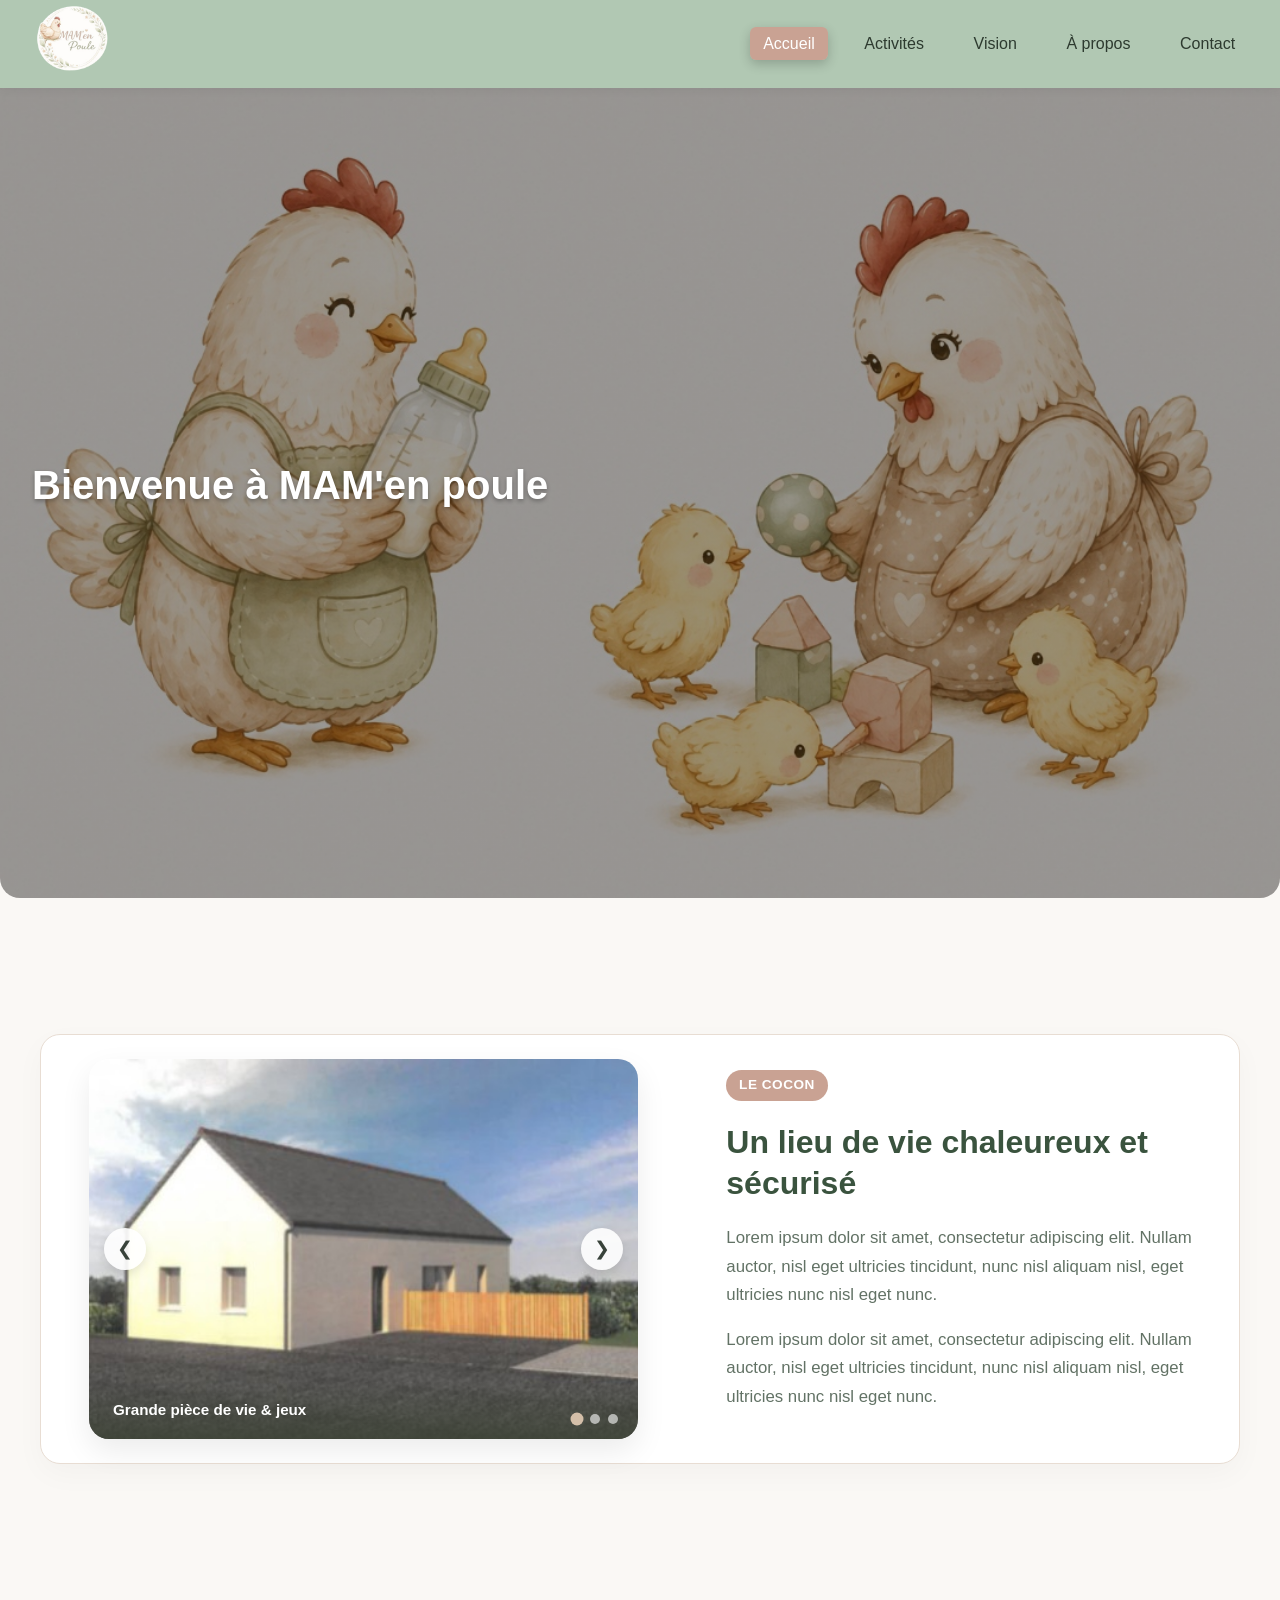
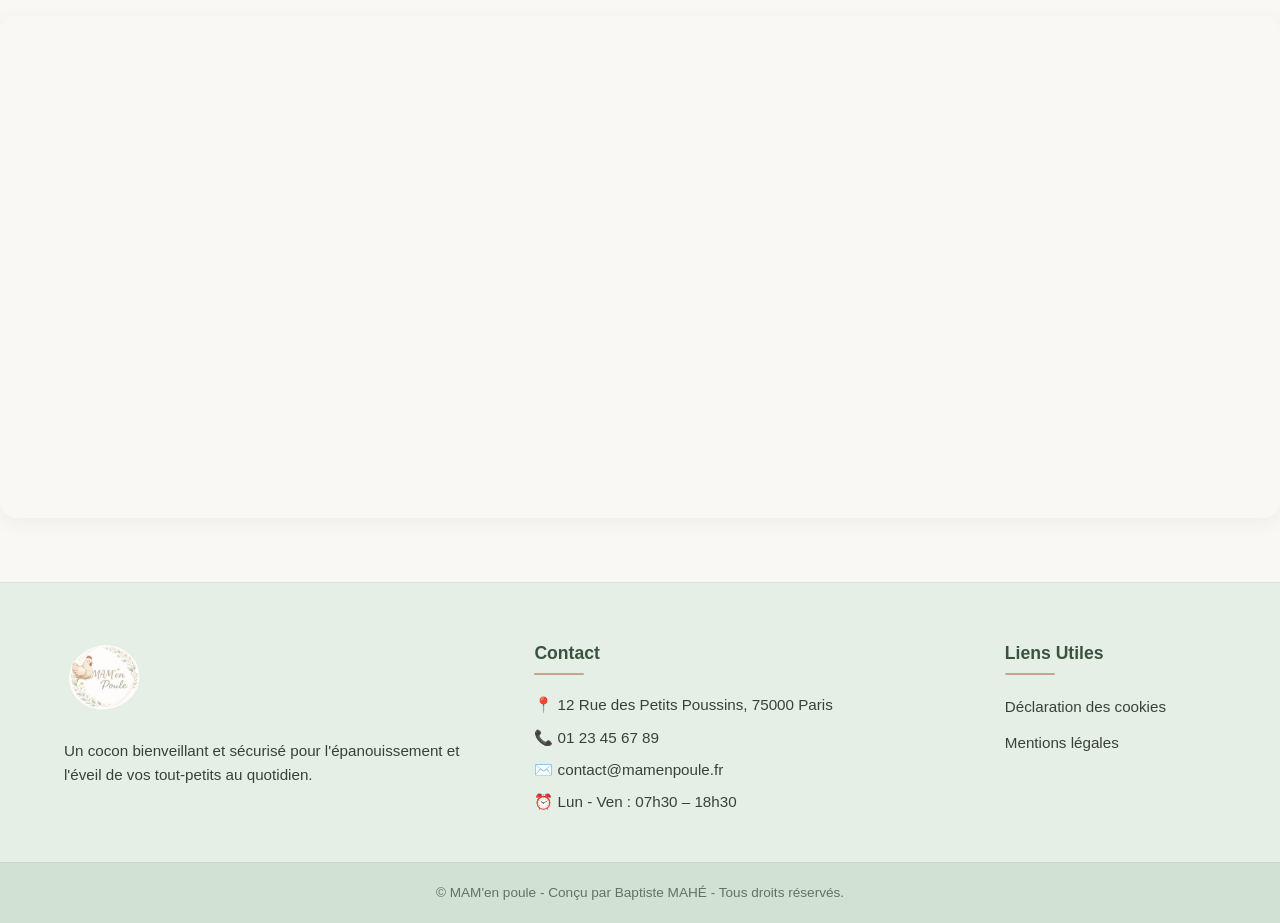
==== index.html @ 045dfb54 "Version initiale" ====
<!DOCTYPE html>
<html lang="fr">
<head>
    <meta charset="UTF-8">
    <meta name="viewport" content="width=device-width, initial-scale=1.0">
    <title>MAM'en poule</title>
    <link rel="stylesheet" href="style.css">
</head>
<body>

    <header class="navbar">
        <a href="index.html" class="logo"><img src="images/logo.png" alt="Logo MAM'en poule"></a>
        
        <nav>
            <ul class="nav-links">
                <li><a href="index.html" class="active">Accueil</a></li>
                <li><a href="activites.html">Activités</a></li>
                <li><a href="vision.html">Vision</a></li>
                <li><a href="a-propos.html">À propos</a></li>
                <li><a href="contact.html">Contact</a></li>
            </ul>
        </nav>
    </header>

    <main class="welcome">
        <h1>Bienvenue à MAM'en <span>poule</span></h1>
        <!--<p>Découvrez nos services, notre histoire et notre savoir-faire à travers les différents onglets de notre site.</p>
        <a href="#" class="btn-cta">En savoir plus</a>-->
    </main>

    <!-- SECTION PRÉSENTATION DU LIEU (AVEC CARROUSEL) -->
    <section class="lieu-section">
        <div class="content-container lieu-wrapper">
            
            <!-- Carrousel d'images dynamique -->
            <div class="lieu-carousel-container">
                
                <!-- Badge flottant 
                <div class="lieu-badge-floating">
                    <span>🏠 120 m²</span>
                    <p>dédiés à l'épanouissement</p>
                </div> -->

                <div class="carousel">
                    <!-- Slides (Images) -->
                    <div class="carousel-track">
                        <div class="carousel-slide active">
                            <img src="images/Maison1.jpg" alt="Grande pièce de vie lumineuse">
                            <span class="slide-caption">Grande pièce de vie & jeux</span>
                        </div>
                        <div class="carousel-slide">
                            <img src="images/Maison2.jpg" alt="Espace extérieur et jardin">
                            <span class="slide-caption">Jardin clos & sécurisé</span>
                        </div>
                        <div class="carousel-slide">
                            <img src="images/Maison3.jpg" alt="Dortoir apaisant pour la sieste">
                            <span class="slide-caption">Chambres & dortoirs paisibles</span>
                        </div>
                    </div>

                    <!-- Boutons de navigation (Flèches) -->
                    <button class="carousel-btn prev-btn" aria-label="Image précédente">&#10094;</button>
                    <button class="carousel-btn next-btn" aria-label="Image suivante">&#10095;</button>

                    <!-- Puces de navigation (Dots) -->
                    <div class="carousel-dots">
                        <span class="dot active"></span>
                        <span class="dot"></span>
                        <span class="dot"></span>
                    </div>
                </div>
            </div>

            <!-- Texte de présentation -->
            <div class="lieu-text">
                <span class="z-badge">Le Cocon</span>
                <h2>Un lieu de vie chaleureux et sécurisé</h2>
                <p>Lorem ipsum dolor sit amet, consectetur adipiscing elit. Nullam auctor, nisl eget ultricies tincidunt, nunc nisl aliquam nisl, eget ultricies nunc nisl eget nunc.</p>
                <p>Lorem ipsum dolor sit amet, consectetur adipiscing elit. Nullam auctor, nisl eget ultricies tincidunt, nunc nisl aliquam nisl, eget ultricies nunc nisl eget nunc.</p>
            </div>

        </div>
    </section>

    <div class="map-container">
        <iframe 
            src="https://www.google.com/maps/embed?pb=!1m18!1m12!1m3!1d492.7381638747603!2d-0.593377837181375!3d47.31302298632021!2m3!1f0!2f0!3f0!3m2!1i1024!2i768!4f13.1!3m3!1m2!1s0x4807d2410b4625e7%3A0x964f4c370f1521b7!2sRue%20de%20Bel%20air%2C%2049750%20Beaulieu-sur-Layon%2C%20France!5e1!3m2!1sfr!2ses!4v1784934701548!5m2!1sfr!2ses" 
            width="600" 
            height="450" 
            style="border:0;" 
            allowfullscreen="" 
            loading="lazy" 
            referrerpolicy="strict-origin-when-cross-origin">
        </iframe>
    </div>

    <footer class="site-footer">
        <div class="footer-container">

            <div class="footer-col">
                <a href="index.html" class="logo footer-logo"><img src="images/logo.png" alt="Logo MAM'en poule"></a>
                <p>Un cocon bienveillant et sécurisé pour l'épanouissement et l'éveil de vos tout-petits au quotidien.</p>
            </div>

            <div class="footer-col">
                <h4>Contact</h4>
                <ul class="footer-contact">
                    <li>📍 12 Rue des Petits Poussins, 75000 Paris</li>
                    <li>📞 01 23 45 67 89</li>
                    <li>✉️ contact@mamenpoule.fr</li>
                    <li>⏰ Lun - Ven : 07h30 – 18h30</li>
                </ul>
            </div>

            <div class="footer-col">
                <h4>Liens Utiles</h4>
                <ul class="footer-links">
                    <li><a href=#>Déclaration des cookies</a></li>
                    <li><a href=#>Mentions légales</a></li>
                </ul>
            </div>

        </div>

        <div class="footer-bottom">
            <p>&copy; MAM'en poule - Conçu par Baptiste MAHÉ - Tous droits réservés.</p>
        </div>
    </footer>

    <script src="script.js"></script>

</body>
</html>
---- style.css ----
:root {
    --bg: #FAF8F5;
    --navbar-bg: #b1c8b3;
    --text-nav: #2D3A2F;
    --hover-bg: #D1E2D2;
    --header-bg: #E6EFE6;
    --text-header: #3A533E;
    --footer-bg: #E6EFE6;
    --copyright-bg: #D1E2D2;
    --text-color: #38423A;
    --text-hover: #9E826C;
    --text-muted: #627265;
    --title-color: #3A533E;
    --accent-color: #D4BFA9;
    --habillage-color: #E8DDD3;
    --badge-bg: #C9A293;
    --badge-text: #FFFFFF;

}

* {
    margin: 0;
    padding: 0;
    box-sizing: border-box;
    font-family: 'Segoe UI', Tahoma, Geneva, Verdana, sans-serif;
}

body {
    background-color: var(--bg);
    color: var(--text-color);
    line-height: 1.6;
}

/* --- NAVIGATION BAR --- */
.navbar {
    background-color: var(--navbar-bg);
    display: flex;
    justify-content: space-between;
    align-items: center;
    padding: 0rem 2rem;
    position: sticky;
    top: 0;
    box-shadow: 0 2px 10px rgba(0, 0, 0, 0.05);
    z-index: 1000;
}

.logo img {
    height: 80px;
}

.nav-links {
    display: flex;
    list-style: none;
    gap: 1.5rem;
}

.nav-links a {
    color: var(--text-nav);
    text-decoration: none;
    font-weight: 500;
    padding: 0.5rem 0.8rem;
    border-radius: 6px;
    transition: all 0.3s ease;
}

.nav-links a:hover {
    color: var(--text-hover);
    background-color: rgba(255, 255, 255, 0.5);
}

.nav-links a.active {
    color: #ffffff;
    background-color: var(--badge-bg);
    box-shadow: 0 4px 12px rgba(0, 0, 0, 0.2);
}

/* --- STYLES DU FOOTER --- */
.site-footer {
    background-color: var(--footer-bg);
    color: var(--text-color);
    padding-top: 3.5rem;
    margin-top: 4rem;
    border-top: 1px solid rgba(0, 0, 0, 0.05);
}

.footer-container {
    max-width: 1200px;
    margin: 0 auto;
    padding: 0 1.5rem 3rem 1.5rem;
    display: grid;
    grid-template-columns: 2fr 2fr 1fr;
    gap: 3rem;
}

.footer-col h4 {
    color: var(--title-color);
    font-size: 1.1rem;
    margin-bottom: 1.2rem;
    position: relative;
}

.footer-col h4::after {
    content: '';
    display: block;
    width: 50px;
    height: 2px;
    background-color: var(--badge-bg);
    margin-top: 0.4rem;
    border-radius: 2px;
}

.footer-logo {
    display: inline-block;
    margin-bottom: 0.8rem;
}

.footer-col p {
    font-size: 0.95rem;
    line-height: 1.6;
}

/* Listes du footer */
.footer-links,
.footer-contact {
    list-style: none;
    padding: 0;
    margin: 0;
    display: flex;
    flex-direction: column;
    gap: 0.6rem;
}

.footer-links a {
    color: var(--text-color);
    text-decoration: none;
    font-size: 0.95rem;
    transition: color 0.2s ease, padding-left 0.2s ease;
}

.footer-links a:hover {
    color: var(--text-hover);
    padding-left: 4px;
}

.footer-contact li {
    font-size: 0.95rem;
    color: var(--text-color);
    line-height: 1.5;
}

/* Bandeau copyright tout en bas */
.footer-bottom {
    background-color: var(--copyright-bg);
    text-align: center;
    padding: 1.2rem 1.5rem;
    font-size: 0.85rem;
    color: var(--text-muted);
    border-top: 1px solid rgba(0, 0, 0, 0.05);
}

/* --- CONTENU DE LA PAGE D'ACCUEIL --- */
.welcome {
    display: flex;
    flex-direction: column;
    align-items: left;
    justify-content: center;
    text-align: left;
    min-height: 90vh;
    padding: 2rem;
    color: #ffffff;
    background: linear-gradient(rgba(0, 0, 0, 0.4), rgba(0, 0, 0, 0.4)), url('images/BackgroundAccueil.jpg');
    background-size: cover;
    background-position: center;
    background-repeat: no-repeat;
    border-radius : 0px 0px 20px 20px;
}

.welcome h1 {
    font-size: 2.5rem;
    margin-bottom: 1rem;
    text-shadow: 0 2px 4px rgba(0, 0, 0, 0.3);
}

.welcome p {
    font-size: 1.2rem;
    max-width: 600px;
    margin-bottom: 2rem;
    color: #f1f5f9;
    text-shadow: 0 1px 3px rgba(0, 0, 0, 0.3);
}

.btn-cta {
    display: inline-block;
    background-color: var(--badge-bg);
    color: var(--badge-text);
    padding: 0.9rem 2rem;
    text-decoration: none;
    border-radius: 8px;
    font-weight: bold;
    font-size: 1rem;
    transition: 0.3s ease, transform 0.2s ease;
    box-shadow: 0 4px 6px rgba(0, 0, 0, 0.15);
}

.btn-cta:hover {
    background-color: var(--badge-bg);
    transform: translateY(-2px);
}

/* --- SECTION PRÉSENTATION DU LIEU (CARROUSEL) --- */
.lieu-section {
    padding: 5rem 0;
    background-color: var(--bg-light);
}

.lieu-wrapper {
    display: grid;
    background-color: #ffffff;
    grid-template-columns: 1.1fr 0.9fr;
    gap: 4rem;
    align-items: center;
    border-radius: 20px;
    box-shadow: 0 10px 30px rgba(0, 0, 0, 0.03);
    border: 1px solid var(--habillage-color);
}

.lieu-carousel-container {
    position: relative;
    margin: 1.5rem;
}

.carousel {
    position: relative;
    border-radius: 20px;
    overflow: hidden;
    box-shadow: 0 12px 30px rgba(0, 0, 0, 0.08);
    height: 380px;
}

.carousel-track {
    position: relative;
    width: 100%;
    height: 100%;
}

.carousel-slide {
    position: absolute;
    top: 0;
    left: 0;
    width: 100%;
    height: 100%;
    opacity: 0;
    transition: opacity 0.5s ease-in-out;
}

.carousel-slide.active {
    opacity: 1;
    z-index: 1;
}

.carousel-slide img {
    width: 100%;
    height: 100%;
    object-fit: cover;
}

.slide-caption {
    position: absolute;
    bottom: 0;
    left: 0;
    right: 0;
    padding: 1rem 1.5rem;
    background: linear-gradient(transparent, rgba(60, 66, 53, 0.85));
    color: #ffffff;
    font-size: 0.95rem;
    font-weight: 600;
}

.carousel-btn {
    position: absolute;
    top: 50%;
    transform: translateY(-50%);
    background: rgba(255, 255, 255, 0.9);
    color: var(--text-color);
    border: none;
    width: 42px;
    height: 42px;
    border-radius: 50%;
    cursor: pointer;
    z-index: 2;
    font-size: 1.2rem;
    display: flex;
    align-items: center;
    justify-content: center;
    transition: 0.3s ease, transform 0.2s ease;
    box-shadow: 0 4px 10px rgba(0, 0, 0, 0.1);
}

.carousel-btn:hover {
    background: #ffffff;
    transform: translateY(-50%) scale(1.1);
}

.prev-btn {
    left: 15px;
}

.next-btn {
    right: 15px;
}

.carousel-dots {
    position: absolute;
    bottom: 15px;
    right: 20px;
    display: flex;
    gap: 8px;
    z-index: 2;
}

.dot {
    width: 10px;
    height: 10px;
    background: rgba(255, 255, 255, 0.6);
    border-radius: 50%;
    cursor: pointer;
    transition: 0.3s ease, transform 0.3s ease;
}

.dot.active {
    background: var(--accent-color);
    transform: scale(1.3);
}

.lieu-badge-floating {
    position: absolute;
    top: -15px;
    left: -15px;
    background: var(--badge-bg);
    color: #ffffff;
    padding: 0.8rem 1.2rem;
    border-radius: 14px;
    box-shadow: 0 6px 15px rgba(125, 133, 108, 0.3);
    z-index: 3;
}

.lieu-badge-floating span {
    font-weight: bold;
    font-size: 1.1rem;
    display: block;
}

.lieu-badge-floating p {
    font-size: 0.8rem;
    margin: 0;
    opacity: 0.9;
}

.lieu-text h2 {
    color: var(--title-color);
    font-size: 2rem;
    margin-top: 0.5rem;
    margin-bottom: 1.2rem;
    line-height: 1.3;
}

.lieu-text p {
    color: var(--text-muted);
    font-size: 1.05rem;
    line-height: 1.7;
    margin-bottom: 1rem;
}

/* --- CARTE GOOGLE MAPS --- */
.map-container {
    width: 100%;
    border-radius: 16px;
    overflow: hidden;
    box-shadow: 0 4px 20px rgba(0, 0, 0, 0.05);
    border: 1px solid var(--bg);
    margin-top: 1rem;
}

.map-container iframe {
    width: 100%;
    height: 500px;
    display: block;
}

/* PAGE HEADER */
.page-header {
    background: var(--header-bg);
    color: var(--text-header);
    text-align: center;
    padding: 3.5rem 1.5rem;
}

.page-header h1 {
    font-size: 2.5rem;
    margin-bottom: 0.75rem;
}

.page-header p {
    font-size: 1.15rem;
    max-width: 650px;
    margin: 0 auto;
}

/* PAGE ACTIVITÉS */
.content-container {
    max-width: 1200px;
    margin: 3.5rem auto;
    padding: 0 1.5rem;
}

.activites-grid {
    display: grid;
    grid-template-columns: repeat(2, 1fr);
    gap: 2.5rem;
}

.activity-card {
    background-color: #ffffff;
    border-radius: 16px;
    overflow: hidden;
    box-shadow: 0 4px 20px rgba(0, 0, 0, 0.04);
    border: 1px solid var(--habillage-color);
    display: flex;
    flex-direction: column;
    transition: transform 0.3s ease, box-shadow 0.3s ease;
}

.activity-card:hover {
    transform: translateY(-6px);
    box-shadow: 0 12px 28px rgba(0, 0, 0, 0.08);
}

.activity-image {
    width: 100%;
    height: 220px;
    overflow: hidden;
    background-color: var(--couleur-head-foot);
}

.activity-image img {
    width: 100%;
    height: 100%;
    object-fit: cover;
    transition: transform 0.5s ease;
}

.activity-card:hover .activity-image img {
    transform: scale(1.05);
}

.activity-content {
    padding: 1.8rem;
    display: flex;
    flex-direction: column;
    flex-grow: 1;
}

.activity-content h2 {
    color: var(--title-color);
    font-size: 1.35rem;
    margin-bottom: 0.8rem;
}

.activity-content p {
    color: var(--text-muted);
    font-size: 0.98rem;
    line-height: 1.65;
}

.icon {
    width: 30px;
    height: 30px;
    vertical-align: middle;
    margin-right: 0.5rem;
}

/* PAGE VISION */
.z-pattern-container {
    max-width: 1200px;
    margin: 2rem auto 5rem auto;
    padding: 0 1.5rem;
    display: flex;
    flex-direction: column;
    gap: 3.5rem;
}

.z-row {
    display: flex;
    align-items: center;
    gap: 3.5rem;
    background-color: #ffffff;
    padding: 2.5rem;
    border-radius: 20px;
    box-shadow: 0 10px 30px rgba(0, 0, 0, 0.03);
    border: 1px solid var(--habillage-color);
}

.z-row-reverse {
    flex-direction: row-reverse;
}

.z-image {
    flex: 1;
    height: 320px;
    border-radius: 14px;
    overflow: hidden;
    box-shadow: 0 6px 16px rgba(0, 0, 0, 0.06);
}

.z-image img {
    width: 100%;
    height: 100%;
    object-fit: cover;
    transition: transform 0.5s ease;
}

.z-row:hover .z-image img {
    transform: scale(1.04);
}

.z-text {
    flex: 1;
    display: flex;
    flex-direction: column;
    justify-content: center;
}

.z-badge {
    display: inline-block;
    align-self: flex-start;
    background-color: var(--badge-bg);
    color: var(--badge-text);
    font-size: 0.85rem;
    font-weight: 700;
    padding: 0.3rem 0.8rem;
    border-radius: 20px;
    text-transform: uppercase;
    letter-spacing: 0.5px;
    margin-bottom: 0.8rem;
}

.z-text h2 {
    color: var(--title-color);
    font-size: 1.75rem;
    margin-bottom: 1rem;
    line-height: 1.3;
}

.z-text p {
    color: var(--text-muted);
    font-size: 1.05rem;
    line-height: 1.7;
    margin-bottom: 0.8rem;
}

.z-text p:last-child {
    margin-bottom: 0;
}

/* STYLES PAGE À PROPOS */
.team-section {
    margin-bottom: 4rem;
}

.team-grid {
    display: grid;
    grid-template-columns: repeat(2, 1fr);
    gap: 2.5rem;
}

.team-card {
    background-color: #ffffff;
    border-radius: 16px;
    padding: 2rem;
    display: flex;
    align-items: center;
    gap: 1.5rem;
    box-shadow: 0 4px 20px rgba(0, 0, 0, 0.04);
    border: 1px solid var(--habillage-color);
    transition: transform 0.3s ease;
}

.team-card:hover {
    transform: translateY(-4px);
}

.team-avatar {
    width: 110px;
    height: 110px;
    min-width: 110px;
    border-radius: 50%;
    overflow: hidden;
    border: 3px solid var(--habillage-color);
}

.team-avatar img {
    width: 100%;
    height: 100%;
    object-fit: cover;
}

.team-info h2 {
    color: var(--title-color);
    font-size: 1.4rem;
    margin-bottom: 0.2rem;
}

.team-role {
    display: inline-block;
    color: var(--couleur-accent);
    font-weight: 600;
    font-size: 0.9rem;
    margin-bottom: 0.8rem;
}

.team-info p {
    color: var(--text-muted);
    font-size: 0.95rem;
    line-height: 1.5;
}

.about-extra {
    background: #ffffff;
    border-radius: 20px;
    padding: 3rem 2.5rem;
    border: 1px solid var(--habillage-color);
    box-shadow: 0 4px 15px rgba(0, 0, 0, 0.02);
}

.extra-content h2 {
    color: var(--title-color);
    font-size: 1.8rem;
    margin-bottom: 1.2rem;
    text-align: center;
}

.extra-content>p {
    color: var(--text-color);
    font-size: 1.05rem;
    line-height: 1.7;
    max-width: 900px;
    margin: 0 auto 1rem auto;
    text-align: center;
}

.extra-highlights {
    display: grid;
    grid-template-columns: repeat(3, 1fr);
    gap: 2rem;
    margin-top: 2.5rem;
    padding-top: 2rem;
    border-top: 1px solid var(--habillage-color);
}

.highlight-item {
    text-align: center;
}

.highlight-item span {
    font-size: 2.2rem;
    display: block;
    margin-bottom: 0.5rem;
}

.highlight-item p {
    color: var(--text-muted);
    font-size: 0.95rem;
    line-height: 1.5;
}

.highlight-item strong {
    color: var(--badge-bg);
}

/* STYLES PAGE CONTACT */
.contact-wrapper {
    display: grid;
    grid-template-columns: 1fr;
    gap: 3rem;
    align-items: start;
}

.contact-form-card {
    background-color: #ffffff;
    padding: 2.5rem;
    border-radius: 20px;
    box-shadow: 0 4px 20px rgba(0, 0, 0, 0.04);
    border: 1px solid var(--couleur-head-foot);
}

.contact-form-card h2 {
    color: var(--title-color);
    font-size: 1.6rem;
    margin-bottom: 1.5rem;
}

.contact-form {
    display: flex;
    flex-direction: column;
    gap: 1.2rem;
}

.form-row {
    display: grid;
    grid-template-columns: 1fr 1fr;
    gap: 1rem;
}

.form-group {
    display: flex;
    flex-direction: column;
    gap: 0.4rem;
}

.form-group label {
    font-weight: 600;
    color: var(--text-color);
    font-size: 0.9rem;
}

.form-group input,
.form-group textarea {
    width: 100%;
    padding: 0.8rem 1rem;
    border: 1px solid var(--accent-color);
    border-radius: 8px;
    font-size: 0.95rem;
    color: var(--text-color);
    background-color: var(--bg-light);
    transition: border-color 0.3s ease, box-shadow 0.3s ease;
}

.form-group input:focus,
.form-group textarea:focus {
    outline: none;
    border-color: var(--accent-color);
    background-color: var(--bg-light);
    box-shadow: 0 0 0 3px rgba(125, 133, 108, 0.2);
}

.btn-submit {
    border: none;
    color: var(--badge-text);
    cursor: pointer;
    width: 100%;
    text-align: center;
    margin-top: 0.5rem;
}

.contact-info-card {
    background-color: #ffffff;
    padding: 2rem;
    border-radius: 20px;
    box-shadow: 0 4px 20px rgba(0, 0, 0, 0.04);
    border: 1px solid var(--couleur-head-foot);
    display: flex;
    flex-direction: column;
    gap: 1.8rem;
}

.info-block h3 {
    color: var(--title-color);
    font-size: 1.1rem;
    margin-bottom: 0.4rem;
}

.info-block p {
    color: var(--text-muted);
    font-size: 0.95rem;
    line-height: 1.6;
}

.map-placeholder {
    background-color: var(--bg-light);
    border: 2px dashed var(--accent-color);
    border-radius: 12px;
    padding: 2rem 1rem;
    text-align: center;
    color: var(--text-muted);
}

.map-placeholder span {
    display: block;
    font-weight: bold;
    font-size: 1.1rem;
    color: var(--accent-color);
    margin-bottom: 0.3rem;
}

/* RESPONSIVE DESIGN */
@media (max-width: 900px) {
    .activites-grid {
        grid-template-columns: 1fr;
        gap: 2rem;
    }

    .navbar {
        flex-direction: column;
        gap: 1rem;
    }

    .nav-links {
        width: 100%;
        justify-content: center;
        flex-wrap: wrap;
        gap: 0.5rem;
    }

    .footer-container {
        grid-template-columns: 1fr;
        gap: 2rem;
    }

    .lieu-wrapper {
        grid-template-columns: 1fr;
        gap: 2.5rem;
    }

    .carousel {
        height: 280px;
    }

    .z-row,
    .z-row-reverse {
        flex-direction: column;
        gap: 2rem;
        padding: 2rem;
    }

    .z-image {
        width: 100%;
        height: 250px;
    }

    .timeline-card {
        flex-direction: column;
    }

    .timeline-image {
        width: 100%;
        height: 180px;
    }

    .team-grid {
        grid-template-columns: 1fr;
    }

    .extra-highlights {
        grid-template-columns: 1fr;
        gap: 1.5rem;
    }

    .contact-wrapper {
        grid-template-columns: 1fr;
    }
}

@media (max-width: 600px) {
    .team-card {
        flex-direction: column;
        text-align: center;
    }

    .form-row {
        grid-template-columns: 1fr;
    }

    .map-container iframe {
        height: 250px;
    }
}
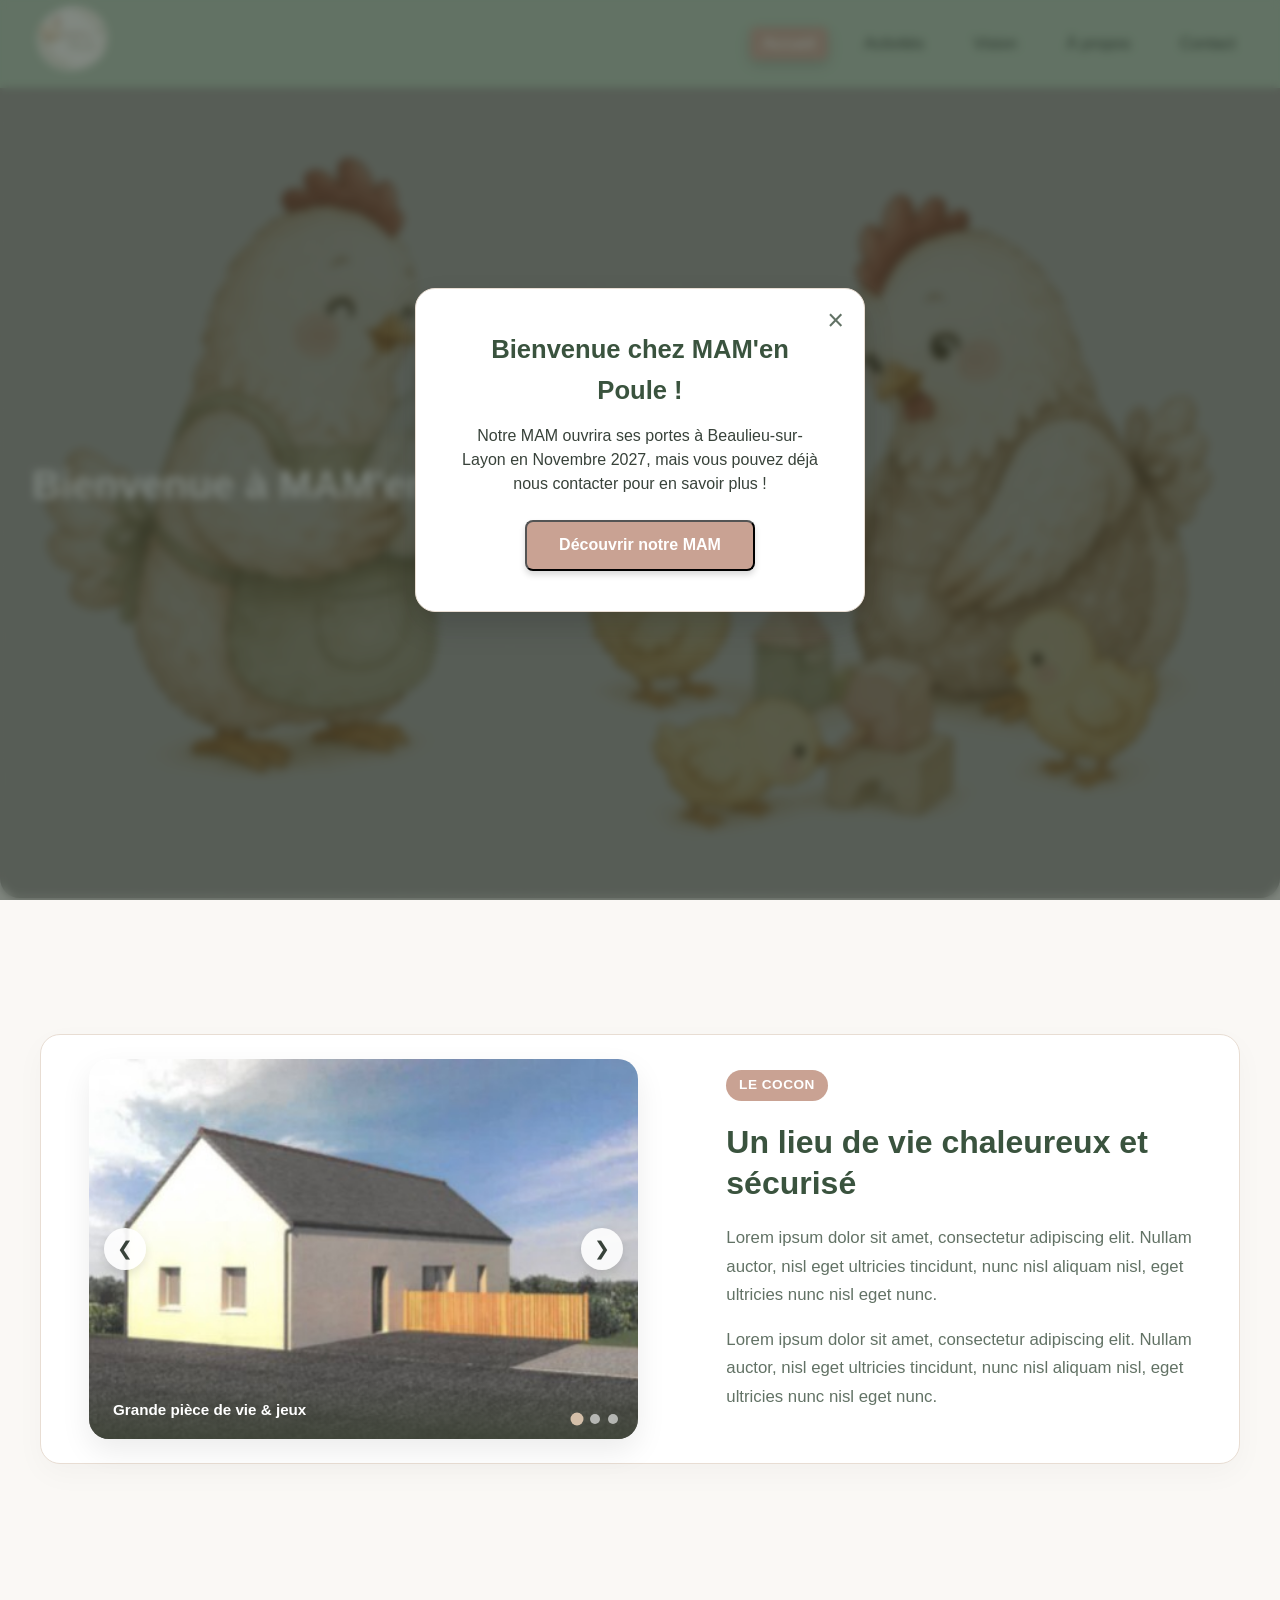
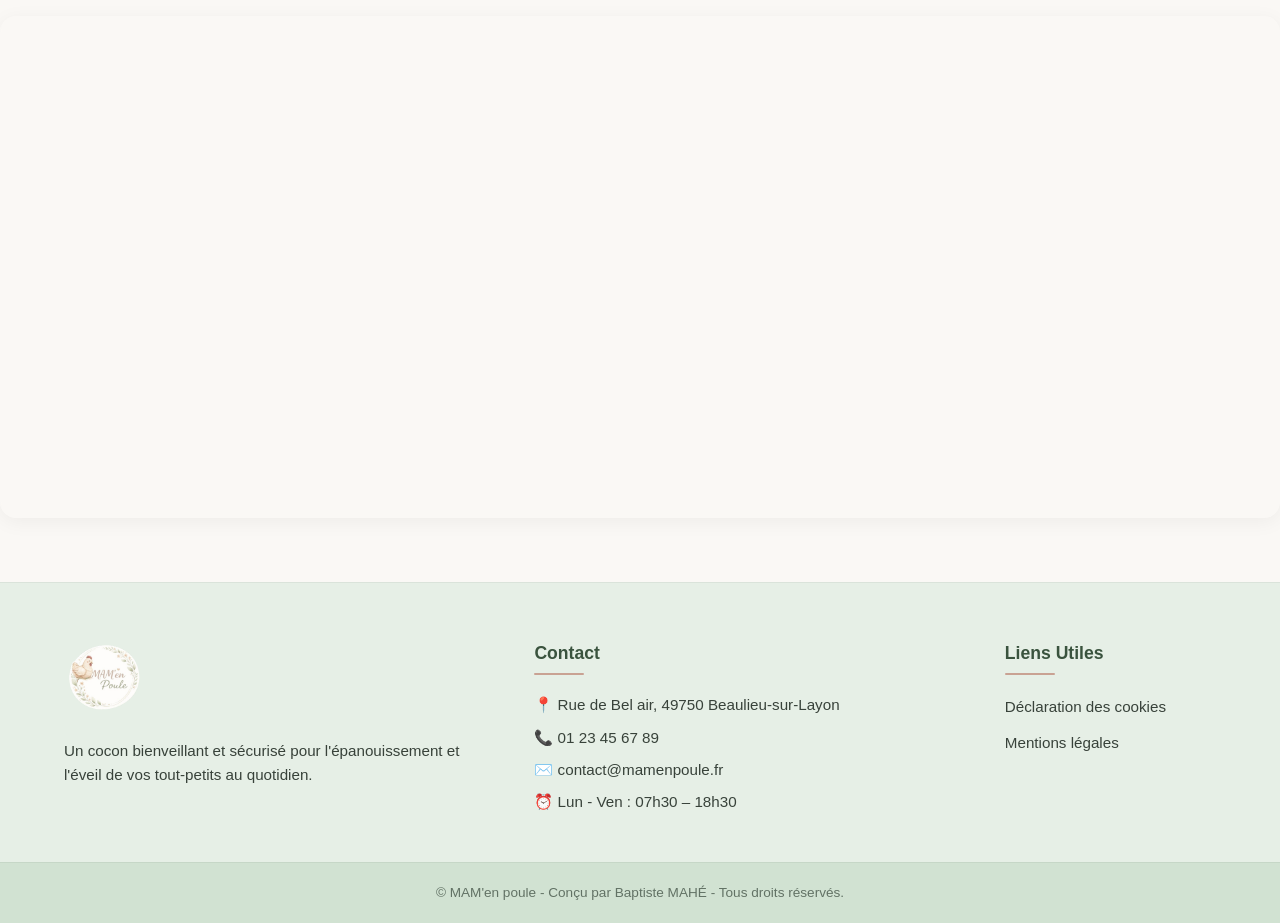
==== commit 9eacacdc: "Ajout des overlays et corrections mineures" ====
--- a/index.html
+++ b/index.html
@@ -3,6 +3,7 @@
 <head>
     <meta charset="UTF-8">
     <meta name="viewport" content="width=device-width, initial-scale=1.0">
+    <meta name="robots" content="noindex, nofollow"> <!-- à retirer pour rendre le site visible -->
     <title>MAM'en poule</title>
     <link rel="stylesheet" href="style.css">
 </head>
@@ -105,7 +106,7 @@
             <div class="footer-col">
                 <h4>Contact</h4>
                 <ul class="footer-contact">
-                    <li>📍 12 Rue des Petits Poussins, 75000 Paris</li>
+                    <li>📍 Rue de Bel air, 49750 Beaulieu-sur-Layon</li>
                     <li>📞 01 23 45 67 89</li>
                     <li>✉️ contact@mamenpoule.fr</li>
                     <li>⏰ Lun - Ven : 07h30 – 18h30</li>
@@ -127,6 +128,16 @@
         </div>
     </footer>
 
+    <!-- Modal Bienvenue -->
+    <div id="welcome-modal" class="modal-overlay">
+        <div class="modal-content">
+            <button class="modal-close" onclick="closeWelcomeModal()">&times;</button>
+            <h2>Bienvenue chez MAM'en Poule !</h2>
+            <p>Notre MAM ouvrira ses portes à Beaulieu-sur-Layon en Novembre 2027, mais vous pouvez déjà nous contacter pour en savoir plus !</p>
+            <button class="btn-cta" onclick="closeWelcomeModal()">Découvrir notre MAM</button>
+        </div>
+    </div>
+
     <script src="script.js"></script>
 
 </body>
--- a/style.css
+++ b/style.css
@@ -792,6 +792,93 @@
     margin-bottom: 0.3rem;
 }
 
+/* --- STYLES DES MODALES (POPUPS) --- */
+
+/* Arrière-plan sombre semi-transparent */
+.modal-overlay {
+    position: fixed;
+    top: 0;
+    left: 0;
+    width: 100vw;
+    height: 100vh;
+    background-color: rgba(45, 58, 47, 0.6);
+    /* Utilise la teinte sombre de votre palette */
+    backdrop-filter: blur(4px);
+    /* Effet flouté très doux en arrière-plan */
+    display: flex;
+    justify-content: center;
+    align-items: center;
+    z-index: 2000;
+
+    /* Animation de disparition par défaut */
+    opacity: 0;
+    visibility: hidden;
+    transition: opacity 0.3s ease, visibility 0.3s ease;
+}
+
+/* État affiché */
+.modal-overlay.active {
+    opacity: 1;
+    visibility: visible;
+}
+
+/* Boîte de la fenêtre */
+.modal-content {
+    background-color: #ffffff;
+    padding: 2.5rem;
+    border-radius: 20px;
+    max-width: 450px;
+    width: 90%;
+    text-align: center;
+    position: relative;
+    box-shadow: 0 15px 30px rgba(0, 0, 0, 0.15);
+    border: 1px solid var(--habillage-color);
+
+    /* Animation d'ouverture (effet de zoom doux) */
+    transform: scale(0.8);
+    transition: transform 0.3s ease;
+}
+
+.modal-overlay.active .modal-content {
+    transform: scale(1);
+}
+
+.modal-content h2 {
+    color: var(--title-color);
+    font-size: 1.6rem;
+    margin-bottom: 0.8rem;
+}
+
+.modal-content p {
+    color: var(--text-color);
+    font-size: 1rem;
+    margin-bottom: 1.5rem;
+    line-height: 1.5;
+}
+
+.modal-icon {
+    font-size: 3rem;
+    display: block;
+    margin-bottom: 0.5rem;
+}
+
+/* Bouton de fermeture (Croix 'X' en haut à droite) */
+.modal-close {
+    position: absolute;
+    top: 15px;
+    right: 20px;
+    background: none;
+    border: none;
+    font-size: 1.8rem;
+    color: var(--text-muted);
+    cursor: pointer;
+    transition: color 0.2s ease;
+}
+
+.modal-close:hover {
+    color: var(--accent-color);
+}
+
 /* RESPONSIVE DESIGN */
 @media (max-width: 900px) {
     .activites-grid {
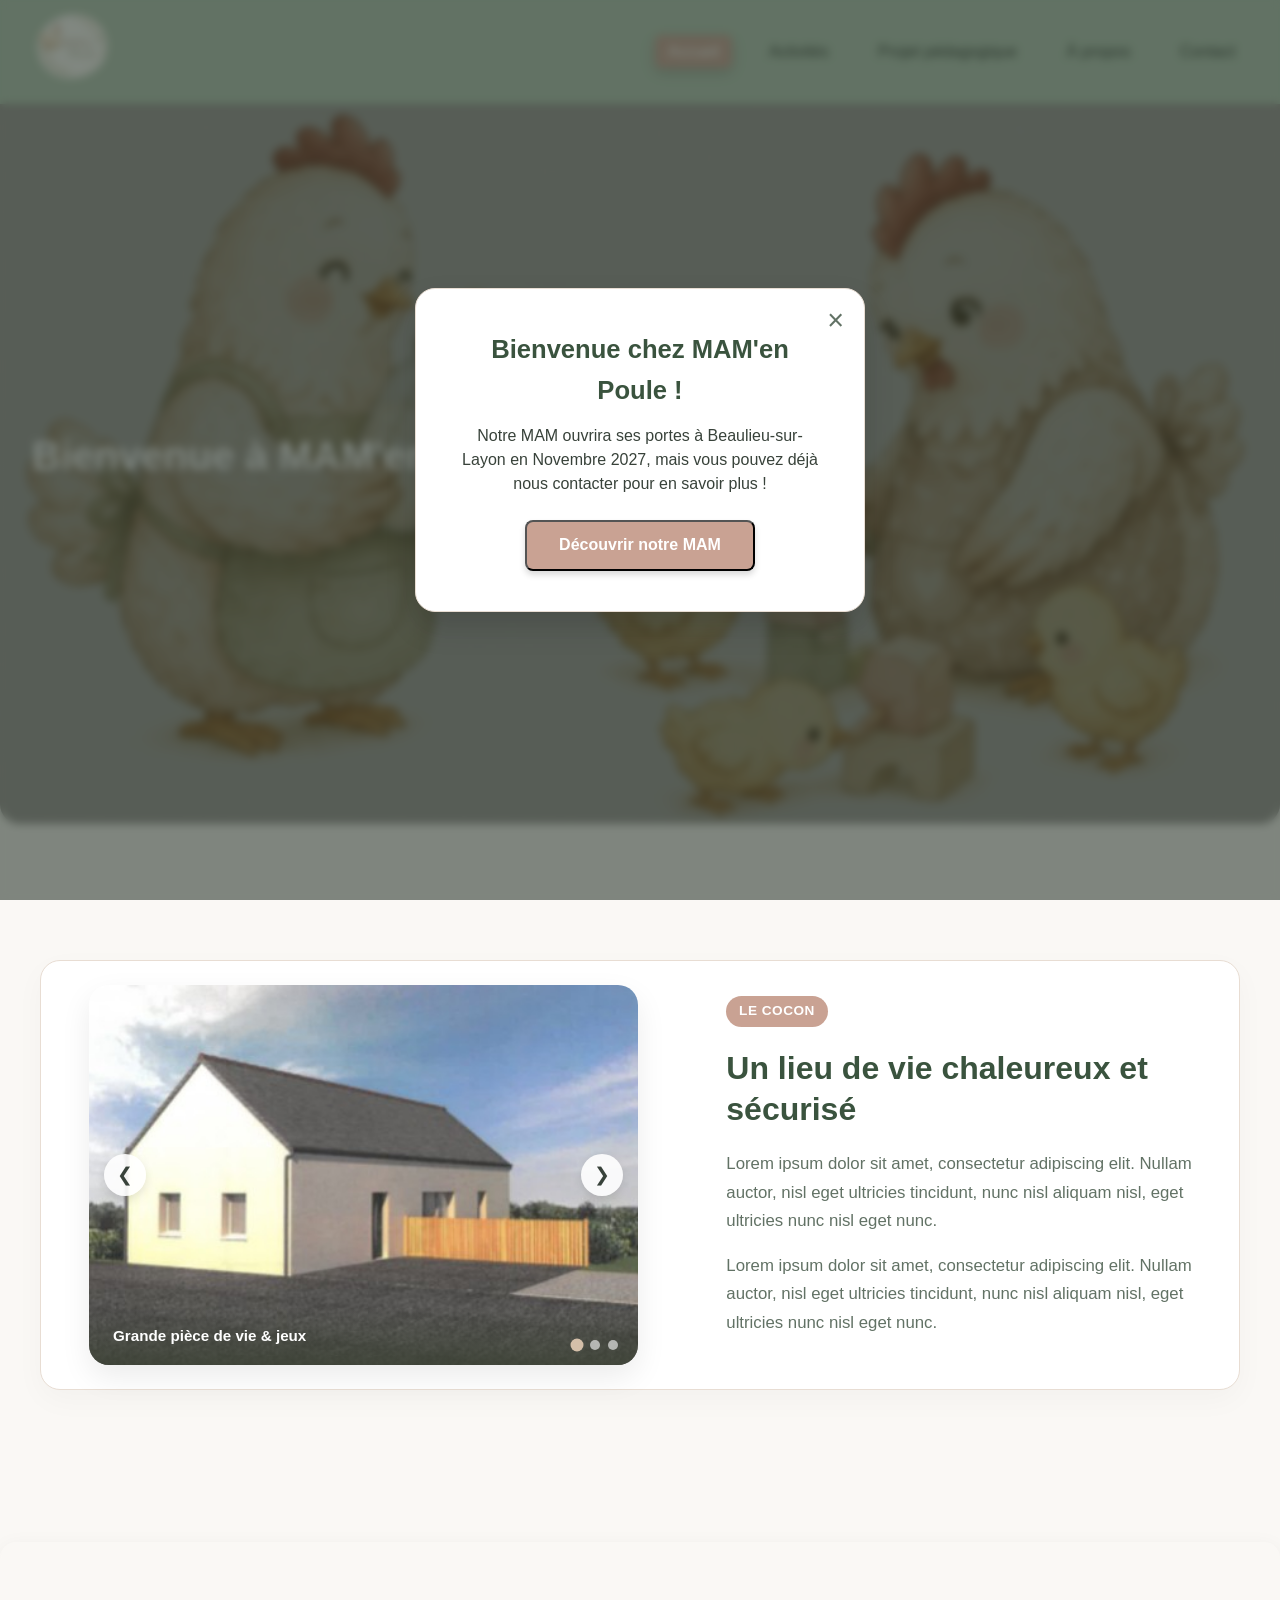
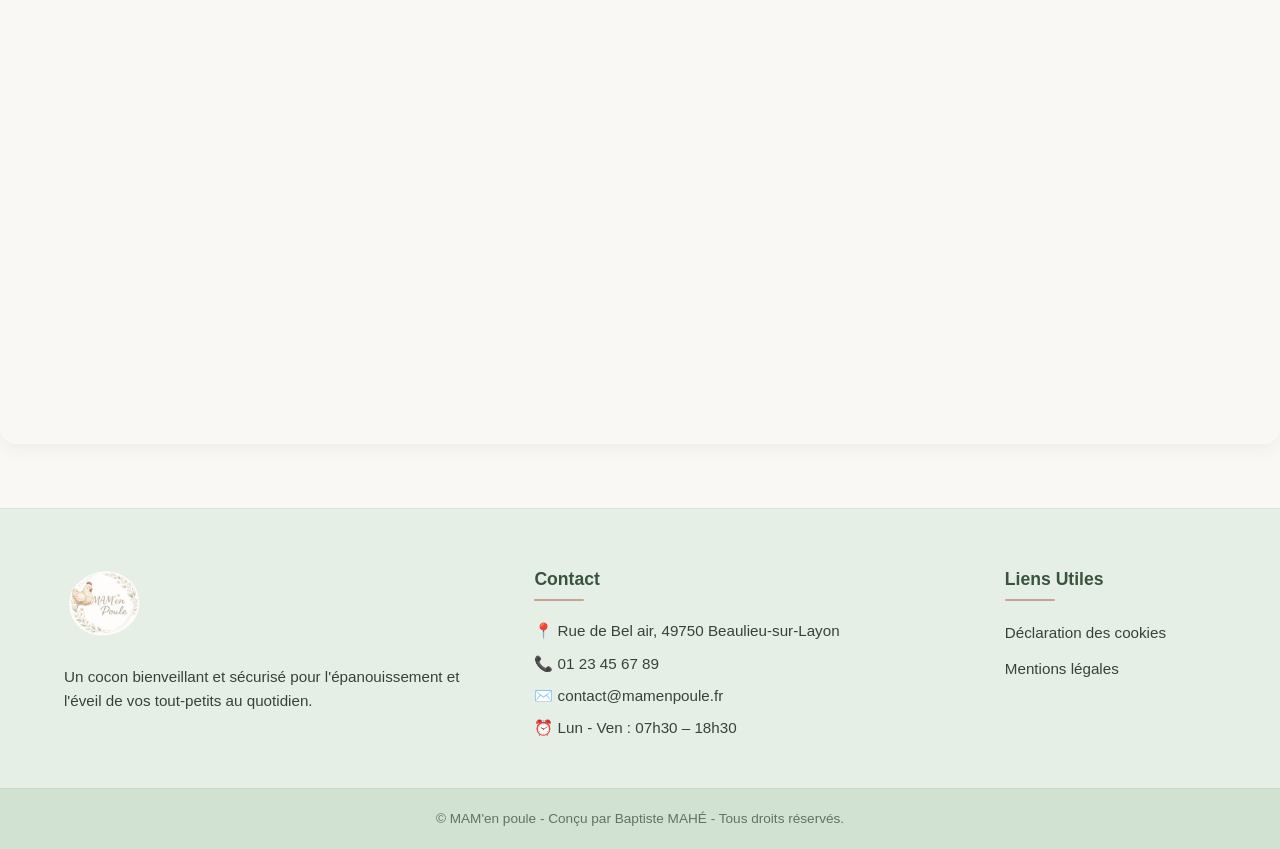
==== commit 8b031183: "Respopnsive image d'accueil + modifs contenu" ====
--- a/index.html
+++ b/index.html
@@ -16,7 +16,7 @@
             <ul class="nav-links">
                 <li><a href="index.html" class="active">Accueil</a></li>
                 <li><a href="activites.html">Activités</a></li>
-                <li><a href="vision.html">Vision</a></li>
+                <li><a href="projet.html">Projet pédagogique</a></li>
                 <li><a href="a-propos.html">À propos</a></li>
                 <li><a href="contact.html">Contact</a></li>
             </ul>
--- a/style.css
+++ b/style.css
@@ -37,7 +37,7 @@
     display: flex;
     justify-content: space-between;
     align-items: center;
-    padding: 0rem 2rem;
+    padding: 0.5rem 2rem;
     position: sticky;
     top: 0;
     box-shadow: 0 2px 10px rgba(0, 0, 0, 0.05);
@@ -165,7 +165,8 @@
     align-items: left;
     justify-content: center;
     text-align: left;
-    min-height: 90vh;
+    width : 100%;
+    aspect-ratio: 16/9;
     padding: 2rem;
     color: #ffffff;
     background: linear-gradient(rgba(0, 0, 0, 0.4), rgba(0, 0, 0, 0.4)), url('images/BackgroundAccueil.jpg');
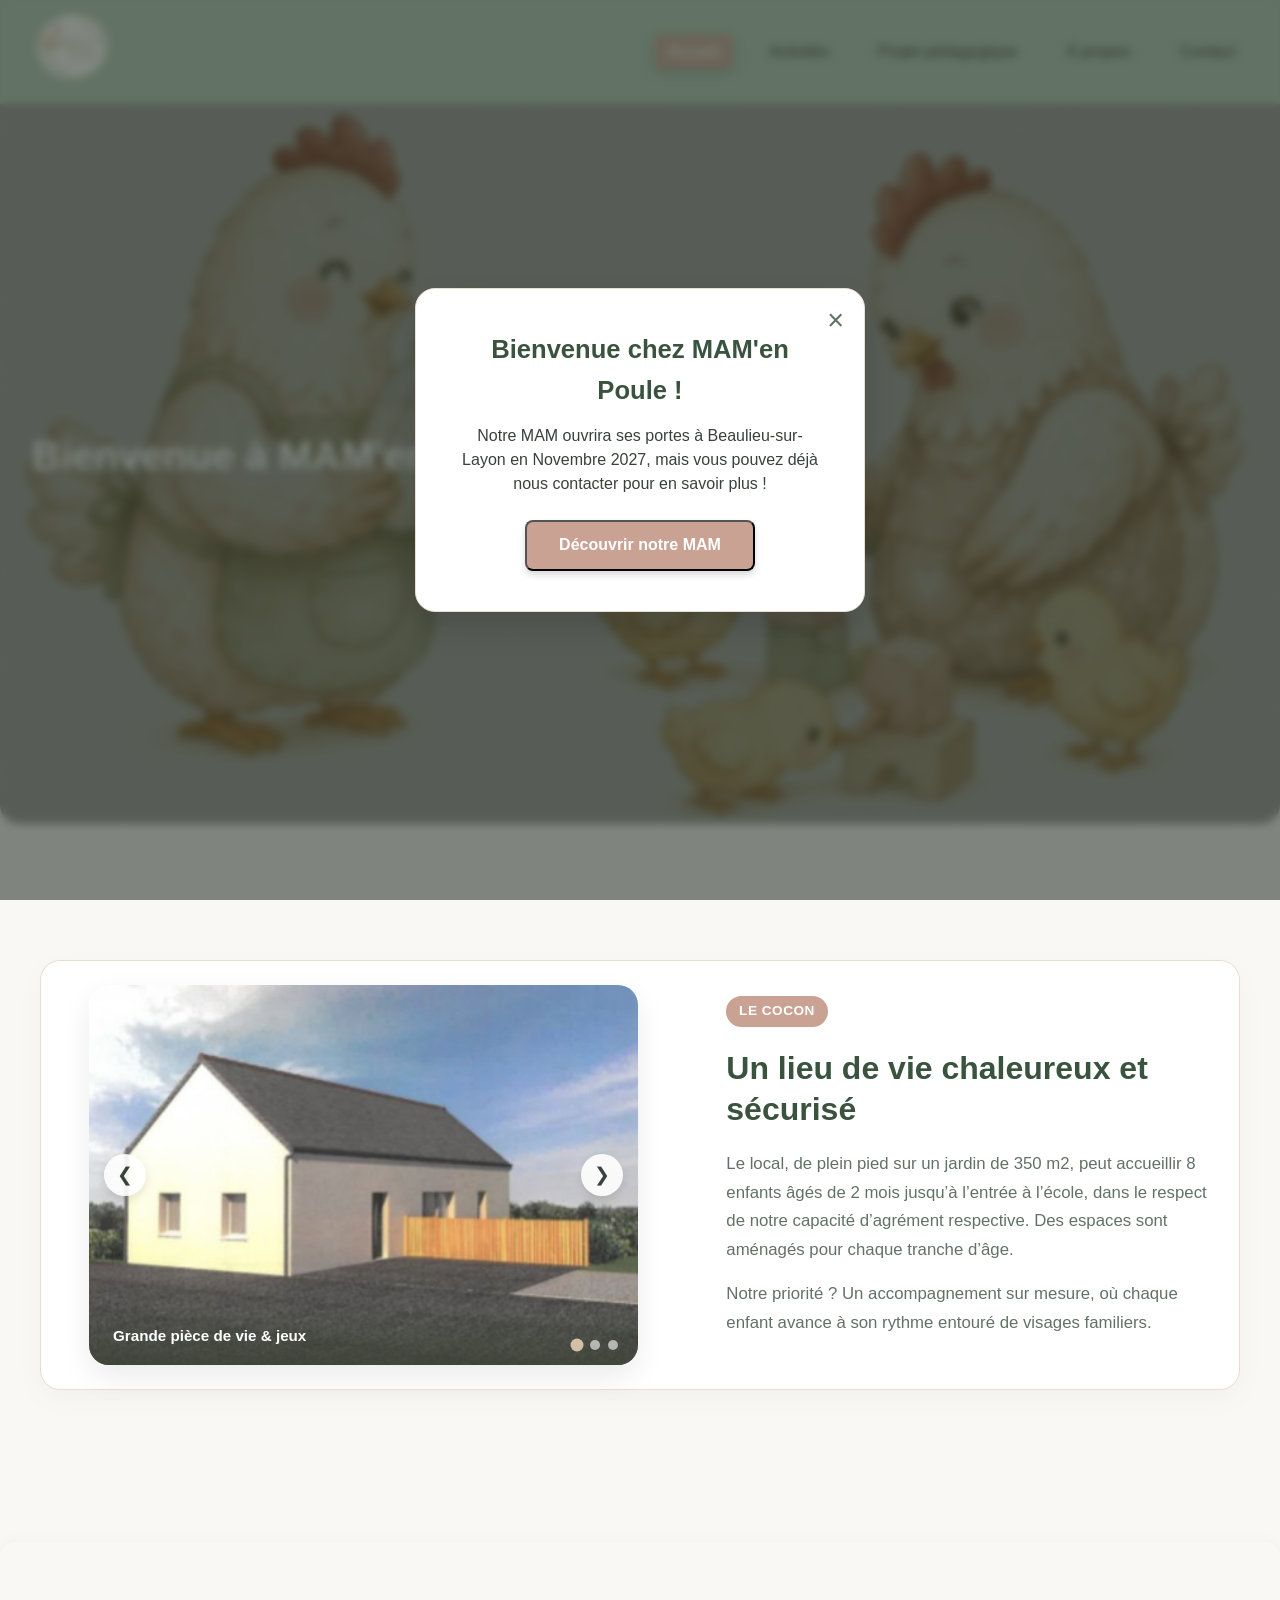
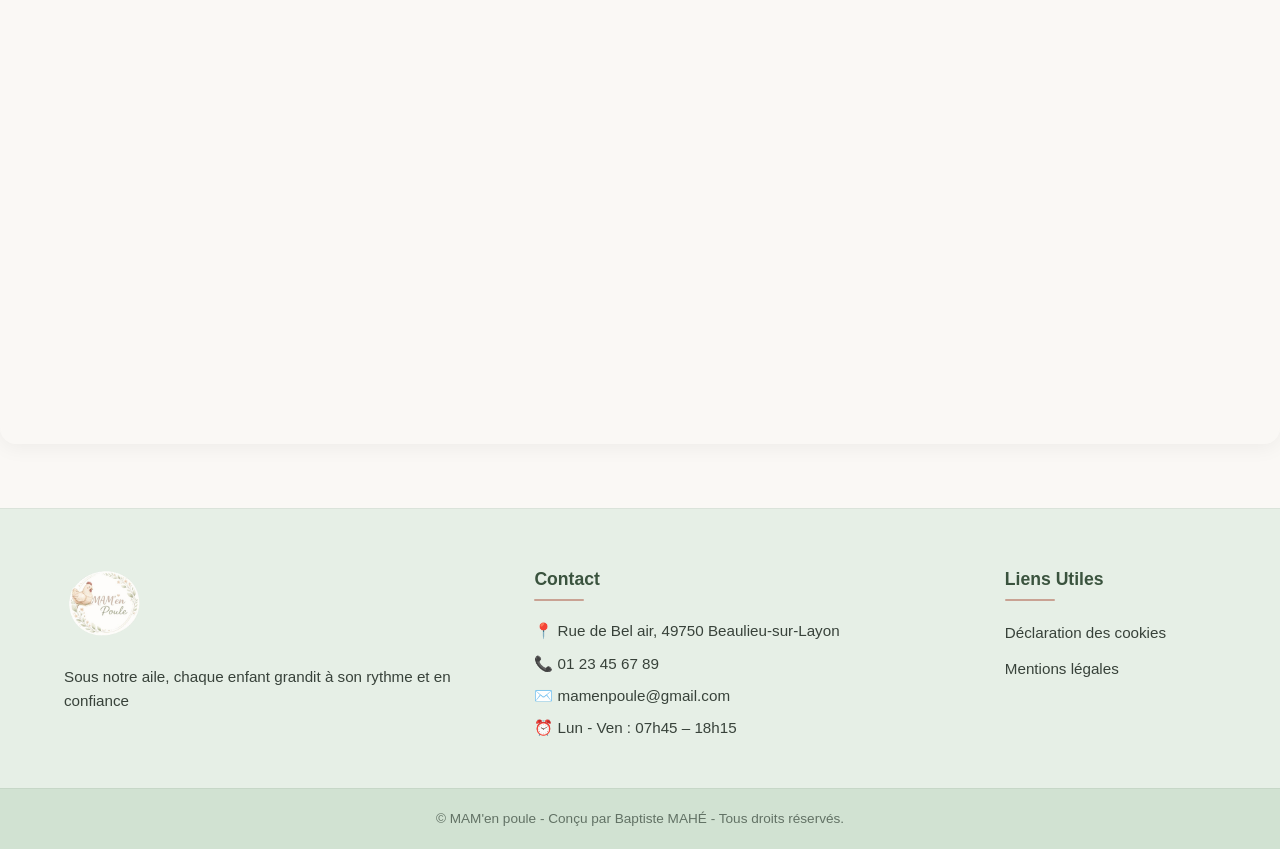
==== commit d84be092: "mise à jour contenu" ====
--- a/index.html
+++ b/index.html
@@ -76,8 +76,8 @@
             <div class="lieu-text">
                 <span class="z-badge">Le Cocon</span>
                 <h2>Un lieu de vie chaleureux et sécurisé</h2>
-                <p>Lorem ipsum dolor sit amet, consectetur adipiscing elit. Nullam auctor, nisl eget ultricies tincidunt, nunc nisl aliquam nisl, eget ultricies nunc nisl eget nunc.</p>
-                <p>Lorem ipsum dolor sit amet, consectetur adipiscing elit. Nullam auctor, nisl eget ultricies tincidunt, nunc nisl aliquam nisl, eget ultricies nunc nisl eget nunc.</p>
+                <p>Le local, de plein pied sur un jardin de 350 m2, peut accueillir 8 enfants âgés de 2 mois jusqu’à l’entrée à l’école, dans le respect de notre capacité d’agrément respective. Des espaces sont aménagés pour chaque tranche d’âge.</p>
+                <p>Notre priorité ? Un accompagnement sur mesure, où chaque enfant avance à son rythme entouré de visages familiers.</p>
             </div>
 
         </div>
@@ -100,7 +100,7 @@
 
             <div class="footer-col">
                 <a href="index.html" class="logo footer-logo"><img src="images/logo.png" alt="Logo MAM'en poule"></a>
-                <p>Un cocon bienveillant et sécurisé pour l'épanouissement et l'éveil de vos tout-petits au quotidien.</p>
+                <p>Sous notre aile, chaque enfant grandit à son rythme et en confiance </p>
             </div>
 
             <div class="footer-col">
@@ -108,8 +108,8 @@
                 <ul class="footer-contact">
                     <li>📍 Rue de Bel air, 49750 Beaulieu-sur-Layon</li>
                     <li>📞 01 23 45 67 89</li>
-                    <li>✉️ contact@mamenpoule.fr</li>
-                    <li>⏰ Lun - Ven : 07h30 – 18h30</li>
+                    <li>✉️ mamenpoule@gmail.com</li>
+                    <li>⏰ Lun - Ven : 07h45 – 18h15</li>
                 </ul>
             </div>
 
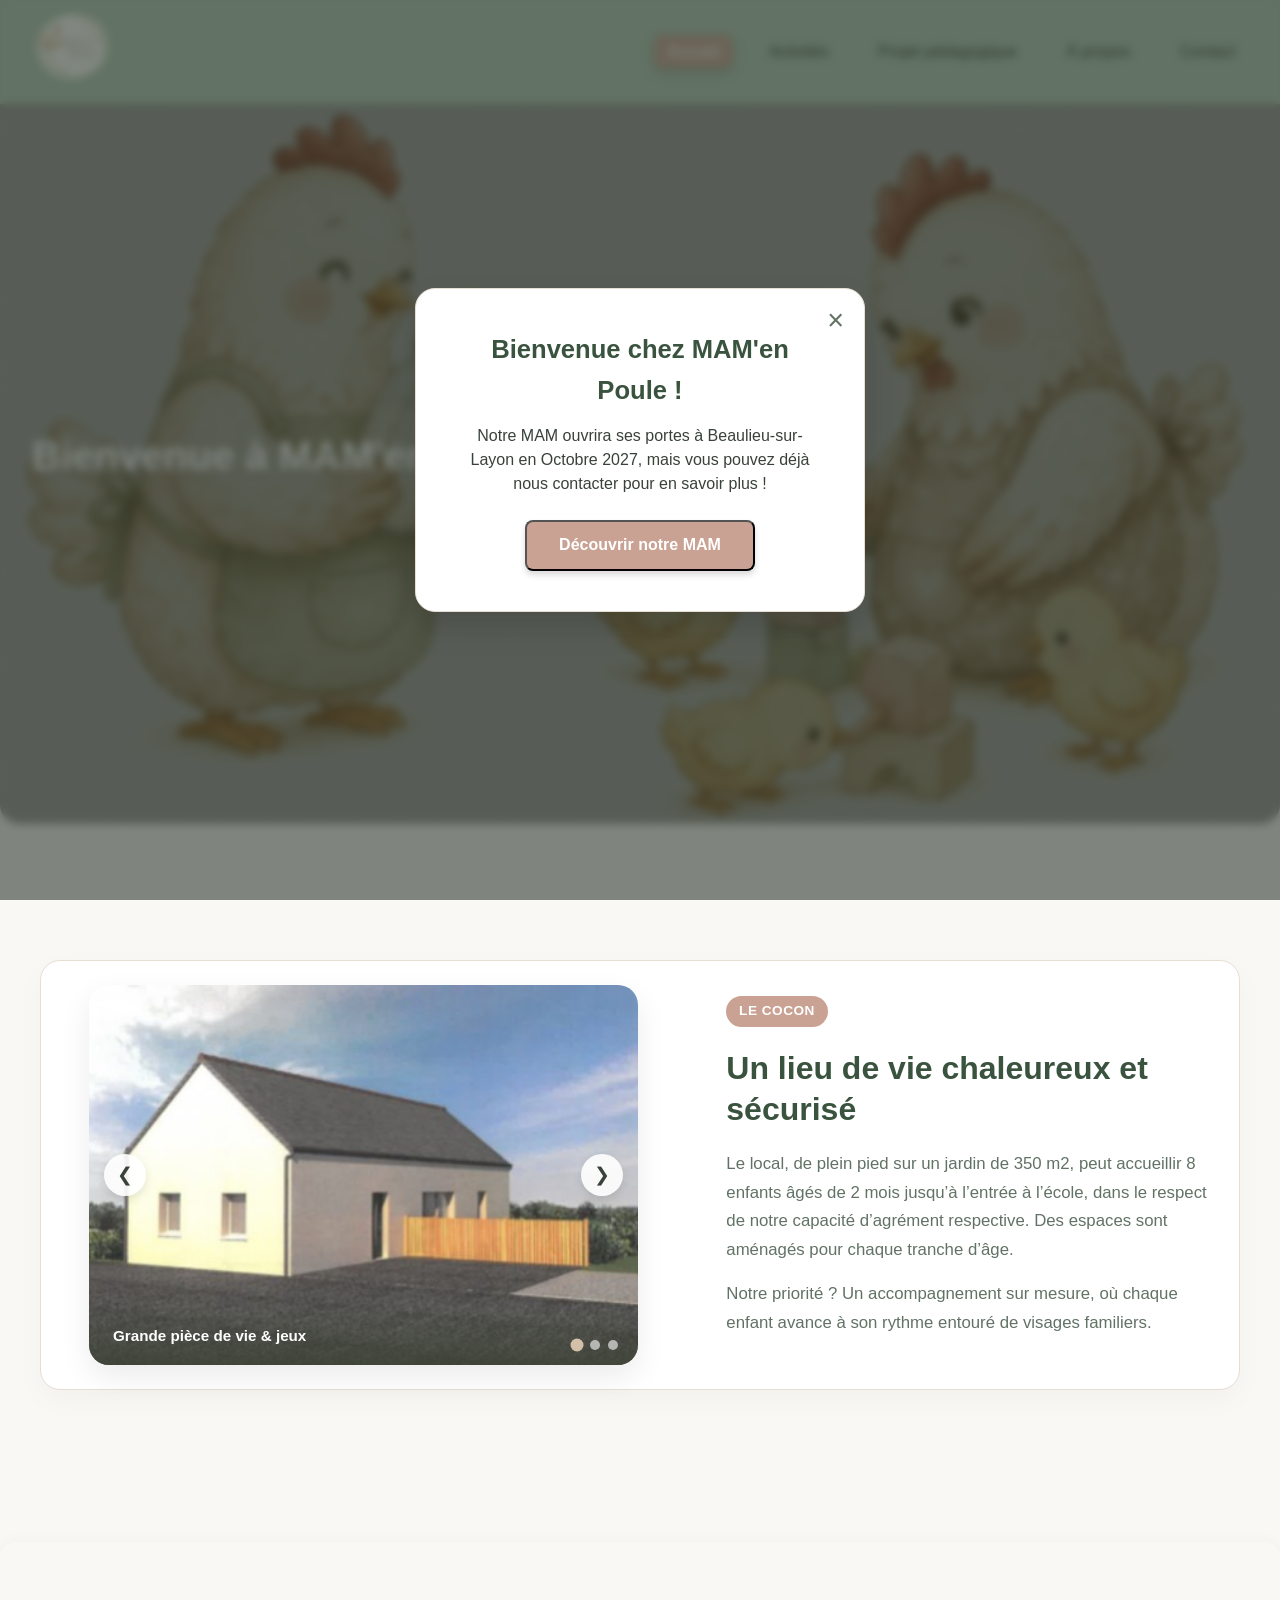
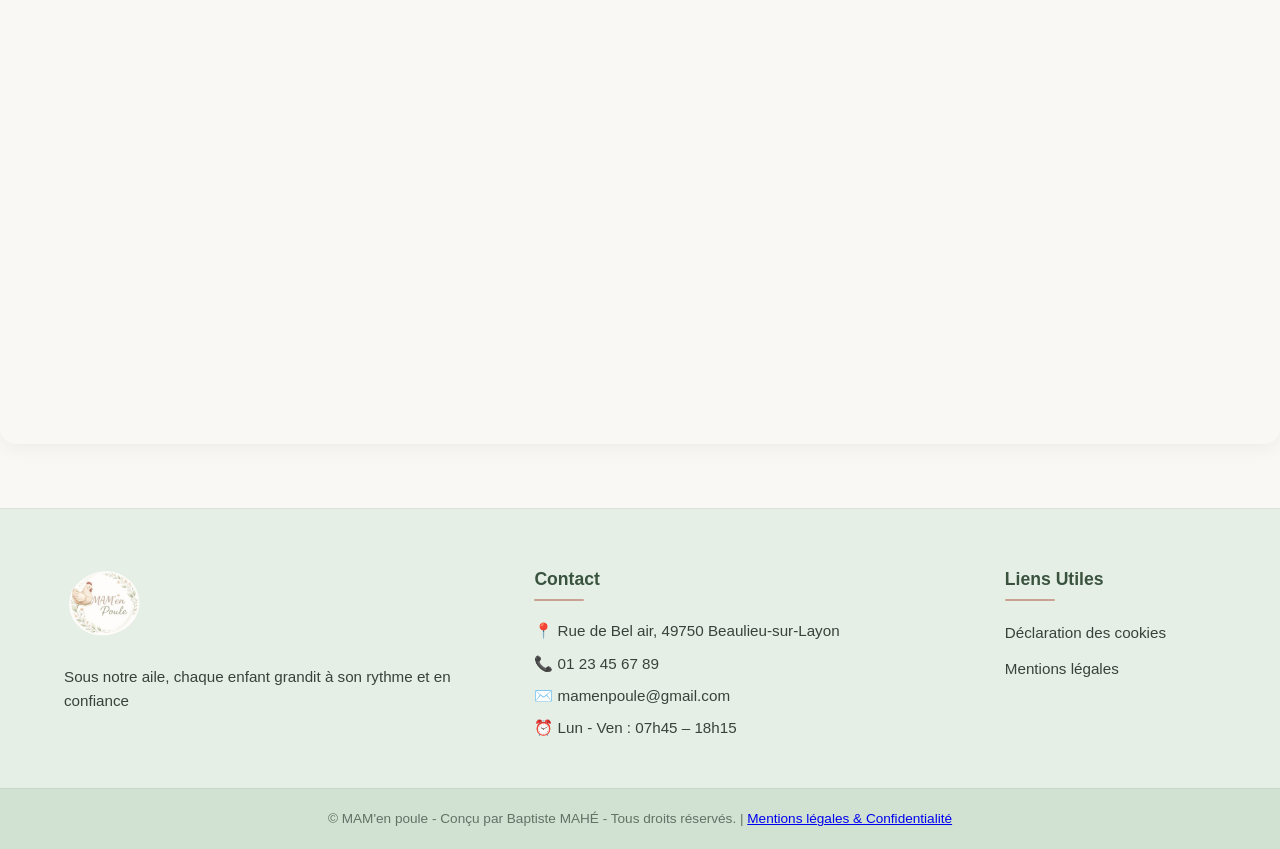
==== commit 7fdfbfb3: "maj pc" ====
--- a/index.html
+++ b/index.html
@@ -1,144 +1,144 @@
-<!DOCTYPE html>
-<html lang="fr">
-<head>
-    <meta charset="UTF-8">
-    <meta name="viewport" content="width=device-width, initial-scale=1.0">
-    <meta name="robots" content="noindex, nofollow"> <!-- à retirer pour rendre le site visible -->
-    <title>MAM'en poule</title>
-    <link rel="stylesheet" href="style.css">
-</head>
-<body>
-
-    <header class="navbar">
-        <a href="index.html" class="logo"><img src="images/logo.png" alt="Logo MAM'en poule"></a>
-        
-        <nav>
-            <ul class="nav-links">
-                <li><a href="index.html" class="active">Accueil</a></li>
-                <li><a href="activites.html">Activités</a></li>
-                <li><a href="projet.html">Projet pédagogique</a></li>
-                <li><a href="a-propos.html">À propos</a></li>
-                <li><a href="contact.html">Contact</a></li>
-            </ul>
-        </nav>
-    </header>
-
-    <main class="welcome">
-        <h1>Bienvenue à MAM'en <span>poule</span></h1>
-        <!--<p>Découvrez nos services, notre histoire et notre savoir-faire à travers les différents onglets de notre site.</p>
-        <a href="#" class="btn-cta">En savoir plus</a>-->
-    </main>
-
-    <!-- SECTION PRÉSENTATION DU LIEU (AVEC CARROUSEL) -->
-    <section class="lieu-section">
-        <div class="content-container lieu-wrapper">
-            
-            <!-- Carrousel d'images dynamique -->
-            <div class="lieu-carousel-container">
-                
-                <!-- Badge flottant 
-                <div class="lieu-badge-floating">
-                    <span>🏠 120 m²</span>
-                    <p>dédiés à l'épanouissement</p>
-                </div> -->
-
-                <div class="carousel">
-                    <!-- Slides (Images) -->
-                    <div class="carousel-track">
-                        <div class="carousel-slide active">
-                            <img src="images/Maison1.jpg" alt="Grande pièce de vie lumineuse">
-                            <span class="slide-caption">Grande pièce de vie & jeux</span>
-                        </div>
-                        <div class="carousel-slide">
-                            <img src="images/Maison2.jpg" alt="Espace extérieur et jardin">
-                            <span class="slide-caption">Jardin clos & sécurisé</span>
-                        </div>
-                        <div class="carousel-slide">
-                            <img src="images/Maison3.jpg" alt="Dortoir apaisant pour la sieste">
-                            <span class="slide-caption">Chambres & dortoirs paisibles</span>
-                        </div>
-                    </div>
-
-                    <!-- Boutons de navigation (Flèches) -->
-                    <button class="carousel-btn prev-btn" aria-label="Image précédente">&#10094;</button>
-                    <button class="carousel-btn next-btn" aria-label="Image suivante">&#10095;</button>
-
-                    <!-- Puces de navigation (Dots) -->
-                    <div class="carousel-dots">
-                        <span class="dot active"></span>
-                        <span class="dot"></span>
-                        <span class="dot"></span>
-                    </div>
-                </div>
-            </div>
-
-            <!-- Texte de présentation -->
-            <div class="lieu-text">
-                <span class="z-badge">Le Cocon</span>
-                <h2>Un lieu de vie chaleureux et sécurisé</h2>
-                <p>Le local, de plein pied sur un jardin de 350 m2, peut accueillir 8 enfants âgés de 2 mois jusqu’à l’entrée à l’école, dans le respect de notre capacité d’agrément respective. Des espaces sont aménagés pour chaque tranche d’âge.</p>
-                <p>Notre priorité ? Un accompagnement sur mesure, où chaque enfant avance à son rythme entouré de visages familiers.</p>
-            </div>
-
-        </div>
-    </section>
-
-    <div class="map-container">
-        <iframe 
-            src="https://www.google.com/maps/embed?pb=!1m18!1m12!1m3!1d492.7381638747603!2d-0.593377837181375!3d47.31302298632021!2m3!1f0!2f0!3f0!3m2!1i1024!2i768!4f13.1!3m3!1m2!1s0x4807d2410b4625e7%3A0x964f4c370f1521b7!2sRue%20de%20Bel%20air%2C%2049750%20Beaulieu-sur-Layon%2C%20France!5e1!3m2!1sfr!2ses!4v1784934701548!5m2!1sfr!2ses" 
-            width="600" 
-            height="450" 
-            style="border:0;" 
-            allowfullscreen="" 
-            loading="lazy" 
-            referrerpolicy="strict-origin-when-cross-origin">
-        </iframe>
-    </div>
-
-    <footer class="site-footer">
-        <div class="footer-container">
-
-            <div class="footer-col">
-                <a href="index.html" class="logo footer-logo"><img src="images/logo.png" alt="Logo MAM'en poule"></a>
-                <p>Sous notre aile, chaque enfant grandit à son rythme et en confiance </p>
-            </div>
-
-            <div class="footer-col">
-                <h4>Contact</h4>
-                <ul class="footer-contact">
-                    <li>📍 Rue de Bel air, 49750 Beaulieu-sur-Layon</li>
-                    <li>📞 01 23 45 67 89</li>
-                    <li>✉️ mamenpoule@gmail.com</li>
-                    <li>⏰ Lun - Ven : 07h45 – 18h15</li>
-                </ul>
-            </div>
-
-            <div class="footer-col">
-                <h4>Liens Utiles</h4>
-                <ul class="footer-links">
-                    <li><a href=#>Déclaration des cookies</a></li>
-                    <li><a href=#>Mentions légales</a></li>
-                </ul>
-            </div>
-
-        </div>
-
-        <div class="footer-bottom">
-            <p>&copy; MAM'en poule - Conçu par Baptiste MAHÉ - Tous droits réservés.</p>
-        </div>
-    </footer>
-
-    <!-- Modal Bienvenue -->
-    <div id="welcome-modal" class="modal-overlay">
-        <div class="modal-content">
-            <button class="modal-close" onclick="closeWelcomeModal()">&times;</button>
-            <h2>Bienvenue chez MAM'en Poule !</h2>
-            <p>Notre MAM ouvrira ses portes à Beaulieu-sur-Layon en Novembre 2027, mais vous pouvez déjà nous contacter pour en savoir plus !</p>
-            <button class="btn-cta" onclick="closeWelcomeModal()">Découvrir notre MAM</button>
-        </div>
-    </div>
-
-    <script src="script.js"></script>
-
-</body>
+<!DOCTYPE html>
+<html lang="fr">
+<head>
+    <meta charset="UTF-8">
+    <meta name="viewport" content="width=device-width, initial-scale=1.0">
+    <meta name="robots" content="noindex, nofollow"> <!-- à retirer pour rendre le site visible -->
+    <title>MAM'en poule</title>
+    <link rel="stylesheet" href="style.css">
+</head>
+<body>
+
+    <header class="navbar">
+        <a href="index.html" class="logo"><img src="images/logo.png" alt="Logo MAM'en poule"></a>
+        
+        <nav>
+            <ul class="nav-links">
+                <li><a href="index.html" class="active">Accueil</a></li>
+                <li><a href="activites.html">Activités</a></li>
+                <li><a href="projet.html">Projet pédagogique</a></li>
+                <li><a href="a-propos.html">À propos</a></li>
+                <li><a href="contact.html">Contact</a></li>
+            </ul>
+        </nav>
+    </header>
+
+    <main class="welcome">
+        <h1>Bienvenue à MAM'en <span>poule</span></h1>
+        <!--<p>Découvrez nos services, notre histoire et notre savoir-faire à travers les différents onglets de notre site.</p>
+        <a href="#" class="btn-cta">En savoir plus</a>-->
+    </main>
+
+    <!-- SECTION PRÉSENTATION DU LIEU (AVEC CARROUSEL) -->
+    <section class="lieu-section">
+        <div class="content-container lieu-wrapper">
+            
+            <!-- Carrousel d'images dynamique -->
+            <div class="lieu-carousel-container">
+                
+                <!-- Badge flottant 
+                <div class="lieu-badge-floating">
+                    <span>🏠 120 m²</span>
+                    <p>dédiés à l'épanouissement</p>
+                </div> -->
+
+                <div class="carousel">
+                    <!-- Slides (Images) -->
+                    <div class="carousel-track">
+                        <div class="carousel-slide active">
+                            <img src="images/Maison1.jpg" alt="Grande pièce de vie lumineuse">
+                            <span class="slide-caption">Grande pièce de vie & jeux</span>
+                        </div>
+                        <div class="carousel-slide">
+                            <img src="images/Maison2.jpg" alt="Espace extérieur et jardin">
+                            <span class="slide-caption">Jardin clos & sécurisé</span>
+                        </div>
+                        <div class="carousel-slide">
+                            <img src="images/Maison3.jpg" alt="Dortoir apaisant pour la sieste">
+                            <span class="slide-caption">Chambres & dortoirs paisibles</span>
+                        </div>
+                    </div>
+
+                    <!-- Boutons de navigation (Flèches) -->
+                    <button class="carousel-btn prev-btn" aria-label="Image précédente">&#10094;</button>
+                    <button class="carousel-btn next-btn" aria-label="Image suivante">&#10095;</button>
+
+                    <!-- Puces de navigation (Dots) -->
+                    <div class="carousel-dots">
+                        <span class="dot active"></span>
+                        <span class="dot"></span>
+                        <span class="dot"></span>
+                    </div>
+                </div>
+            </div>
+
+            <!-- Texte de présentation -->
+            <div class="lieu-text">
+                <span class="z-badge">Le Cocon</span>
+                <h2>Un lieu de vie chaleureux et sécurisé</h2>
+                <p>Le local, de plein pied sur un jardin de 350 m2, peut accueillir 8 enfants âgés de 2 mois jusqu’à l’entrée à l’école, dans le respect de notre capacité d’agrément respective. Des espaces sont aménagés pour chaque tranche d’âge.</p>
+                <p>Notre priorité ? Un accompagnement sur mesure, où chaque enfant avance à son rythme entouré de visages familiers.</p>
+            </div>
+
+        </div>
+    </section>
+
+    <div class="map-container">
+        <iframe 
+            src="https://www.google.com/maps/embed?pb=!1m18!1m12!1m3!1d492.7381638747603!2d-0.593377837181375!3d47.31302298632021!2m3!1f0!2f0!3f0!3m2!1i1024!2i768!4f13.1!3m3!1m2!1s0x4807d2410b4625e7%3A0x964f4c370f1521b7!2sRue%20de%20Bel%20air%2C%2049750%20Beaulieu-sur-Layon%2C%20France!5e1!3m2!1sfr!2ses!4v1784934701548!5m2!1sfr!2ses" 
+            width="600" 
+            height="450" 
+            style="border:0;" 
+            allowfullscreen="" 
+            loading="lazy" 
+            referrerpolicy="strict-origin-when-cross-origin">
+        </iframe>
+    </div>
+
+    <footer class="site-footer">
+        <div class="footer-container">
+
+            <div class="footer-col">
+                <a href="index.html" class="logo footer-logo"><img src="images/logo.png" alt="Logo MAM'en poule"></a>
+                <p>Sous notre aile, chaque enfant grandit à son rythme et en confiance </p>
+            </div>
+
+            <div class="footer-col">
+                <h4>Contact</h4>
+                <ul class="footer-contact">
+                    <li>📍 Rue de Bel air, 49750 Beaulieu-sur-Layon</li>
+                    <li>📞 01 23 45 67 89</li>
+                    <li>✉️ mamenpoule@gmail.com</li>
+                    <li>⏰ Lun - Ven : 07h45 – 18h15</li>
+                </ul>
+            </div>
+
+            <div class="footer-col">
+                <h4>Liens Utiles</h4>
+                <ul class="footer-links">
+                    <li><a href=#>Déclaration des cookies</a></li>
+                    <li><a href=#>Mentions légales</a></li>
+                </ul>
+            </div>
+
+        </div>
+
+        <div class="footer-bottom">
+            <p>&copy; MAM'en poule - Conçu par Baptiste MAHÉ - Tous droits réservés. | <a href="mentions-legales.html">Mentions légales & Confidentialité</a></p>
+        </div>
+    </footer>
+
+    <!-- Modal Bienvenue -->
+    <div id="welcome-modal" class="modal-overlay">
+        <div class="modal-content">
+            <button class="modal-close" onclick="closeWelcomeModal()">&times;</button>
+            <h2>Bienvenue chez MAM'en Poule !</h2>
+            <p>Notre MAM ouvrira ses portes à Beaulieu-sur-Layon en Octobre 2027, mais vous pouvez déjà nous contacter pour en savoir plus !</p>
+            <button class="btn-cta" onclick="closeWelcomeModal()">Découvrir notre MAM</button>
+        </div>
+    </div>
+
+    <script src="script.js"></script>
+
+</body>
 </html>
--- a/style.css
+++ b/style.css
@@ -1,964 +1,964 @@
-:root {
-    --bg: #FAF8F5;
-    --navbar-bg: #b1c8b3;
-    --text-nav: #2D3A2F;
-    --hover-bg: #D1E2D2;
-    --header-bg: #E6EFE6;
-    --text-header: #3A533E;
-    --footer-bg: #E6EFE6;
-    --copyright-bg: #D1E2D2;
-    --text-color: #38423A;
-    --text-hover: #9E826C;
-    --text-muted: #627265;
-    --title-color: #3A533E;
-    --accent-color: #D4BFA9;
-    --habillage-color: #E8DDD3;
-    --badge-bg: #C9A293;
-    --badge-text: #FFFFFF;
-
-}
-
-* {
-    margin: 0;
-    padding: 0;
-    box-sizing: border-box;
-    font-family: 'Segoe UI', Tahoma, Geneva, Verdana, sans-serif;
-}
-
-body {
-    background-color: var(--bg);
-    color: var(--text-color);
-    line-height: 1.6;
-}
-
-/* --- NAVIGATION BAR --- */
-.navbar {
-    background-color: var(--navbar-bg);
-    display: flex;
-    justify-content: space-between;
-    align-items: center;
-    padding: 0.5rem 2rem;
-    position: sticky;
-    top: 0;
-    box-shadow: 0 2px 10px rgba(0, 0, 0, 0.05);
-    z-index: 1000;
-}
-
-.logo img {
-    height: 80px;
-}
-
-.nav-links {
-    display: flex;
-    list-style: none;
-    gap: 1.5rem;
-}
-
-.nav-links a {
-    color: var(--text-nav);
-    text-decoration: none;
-    font-weight: 500;
-    padding: 0.5rem 0.8rem;
-    border-radius: 6px;
-    transition: all 0.3s ease;
-}
-
-.nav-links a:hover {
-    color: var(--text-hover);
-    background-color: rgba(255, 255, 255, 0.5);
-}
-
-.nav-links a.active {
-    color: #ffffff;
-    background-color: var(--badge-bg);
-    box-shadow: 0 4px 12px rgba(0, 0, 0, 0.2);
-}
-
-/* --- STYLES DU FOOTER --- */
-.site-footer {
-    background-color: var(--footer-bg);
-    color: var(--text-color);
-    padding-top: 3.5rem;
-    margin-top: 4rem;
-    border-top: 1px solid rgba(0, 0, 0, 0.05);
-}
-
-.footer-container {
-    max-width: 1200px;
-    margin: 0 auto;
-    padding: 0 1.5rem 3rem 1.5rem;
-    display: grid;
-    grid-template-columns: 2fr 2fr 1fr;
-    gap: 3rem;
-}
-
-.footer-col h4 {
-    color: var(--title-color);
-    font-size: 1.1rem;
-    margin-bottom: 1.2rem;
-    position: relative;
-}
-
-.footer-col h4::after {
-    content: '';
-    display: block;
-    width: 50px;
-    height: 2px;
-    background-color: var(--badge-bg);
-    margin-top: 0.4rem;
-    border-radius: 2px;
-}
-
-.footer-logo {
-    display: inline-block;
-    margin-bottom: 0.8rem;
-}
-
-.footer-col p {
-    font-size: 0.95rem;
-    line-height: 1.6;
-}
-
-/* Listes du footer */
-.footer-links,
-.footer-contact {
-    list-style: none;
-    padding: 0;
-    margin: 0;
-    display: flex;
-    flex-direction: column;
-    gap: 0.6rem;
-}
-
-.footer-links a {
-    color: var(--text-color);
-    text-decoration: none;
-    font-size: 0.95rem;
-    transition: color 0.2s ease, padding-left 0.2s ease;
-}
-
-.footer-links a:hover {
-    color: var(--text-hover);
-    padding-left: 4px;
-}
-
-.footer-contact li {
-    font-size: 0.95rem;
-    color: var(--text-color);
-    line-height: 1.5;
-}
-
-/* Bandeau copyright tout en bas */
-.footer-bottom {
-    background-color: var(--copyright-bg);
-    text-align: center;
-    padding: 1.2rem 1.5rem;
-    font-size: 0.85rem;
-    color: var(--text-muted);
-    border-top: 1px solid rgba(0, 0, 0, 0.05);
-}
-
-/* --- CONTENU DE LA PAGE D'ACCUEIL --- */
-.welcome {
-    display: flex;
-    flex-direction: column;
-    align-items: left;
-    justify-content: center;
-    text-align: left;
-    width : 100%;
-    aspect-ratio: 16/9;
-    padding: 2rem;
-    color: #ffffff;
-    background: linear-gradient(rgba(0, 0, 0, 0.4), rgba(0, 0, 0, 0.4)), url('images/BackgroundAccueil.jpg');
-    background-size: cover;
-    background-position: center;
-    background-repeat: no-repeat;
-    border-radius : 0px 0px 20px 20px;
-}
-
-.welcome h1 {
-    font-size: 2.5rem;
-    margin-bottom: 1rem;
-    text-shadow: 0 2px 4px rgba(0, 0, 0, 0.3);
-}
-
-.welcome p {
-    font-size: 1.2rem;
-    max-width: 600px;
-    margin-bottom: 2rem;
-    color: #f1f5f9;
-    text-shadow: 0 1px 3px rgba(0, 0, 0, 0.3);
-}
-
-.btn-cta {
-    display: inline-block;
-    background-color: var(--badge-bg);
-    color: var(--badge-text);
-    padding: 0.9rem 2rem;
-    text-decoration: none;
-    border-radius: 8px;
-    font-weight: bold;
-    font-size: 1rem;
-    transition: 0.3s ease, transform 0.2s ease;
-    box-shadow: 0 4px 6px rgba(0, 0, 0, 0.15);
-}
-
-.btn-cta:hover {
-    background-color: var(--badge-bg);
-    transform: translateY(-2px);
-}
-
-/* --- SECTION PRÉSENTATION DU LIEU (CARROUSEL) --- */
-.lieu-section {
-    padding: 5rem 0;
-    background-color: var(--bg-light);
-}
-
-.lieu-wrapper {
-    display: grid;
-    background-color: #ffffff;
-    grid-template-columns: 1.1fr 0.9fr;
-    gap: 4rem;
-    align-items: center;
-    border-radius: 20px;
-    box-shadow: 0 10px 30px rgba(0, 0, 0, 0.03);
-    border: 1px solid var(--habillage-color);
-}
-
-.lieu-carousel-container {
-    position: relative;
-    margin: 1.5rem;
-}
-
-.carousel {
-    position: relative;
-    border-radius: 20px;
-    overflow: hidden;
-    box-shadow: 0 12px 30px rgba(0, 0, 0, 0.08);
-    height: 380px;
-}
-
-.carousel-track {
-    position: relative;
-    width: 100%;
-    height: 100%;
-}
-
-.carousel-slide {
-    position: absolute;
-    top: 0;
-    left: 0;
-    width: 100%;
-    height: 100%;
-    opacity: 0;
-    transition: opacity 0.5s ease-in-out;
-}
-
-.carousel-slide.active {
-    opacity: 1;
-    z-index: 1;
-}
-
-.carousel-slide img {
-    width: 100%;
-    height: 100%;
-    object-fit: cover;
-}
-
-.slide-caption {
-    position: absolute;
-    bottom: 0;
-    left: 0;
-    right: 0;
-    padding: 1rem 1.5rem;
-    background: linear-gradient(transparent, rgba(60, 66, 53, 0.85));
-    color: #ffffff;
-    font-size: 0.95rem;
-    font-weight: 600;
-}
-
-.carousel-btn {
-    position: absolute;
-    top: 50%;
-    transform: translateY(-50%);
-    background: rgba(255, 255, 255, 0.9);
-    color: var(--text-color);
-    border: none;
-    width: 42px;
-    height: 42px;
-    border-radius: 50%;
-    cursor: pointer;
-    z-index: 2;
-    font-size: 1.2rem;
-    display: flex;
-    align-items: center;
-    justify-content: center;
-    transition: 0.3s ease, transform 0.2s ease;
-    box-shadow: 0 4px 10px rgba(0, 0, 0, 0.1);
-}
-
-.carousel-btn:hover {
-    background: #ffffff;
-    transform: translateY(-50%) scale(1.1);
-}
-
-.prev-btn {
-    left: 15px;
-}
-
-.next-btn {
-    right: 15px;
-}
-
-.carousel-dots {
-    position: absolute;
-    bottom: 15px;
-    right: 20px;
-    display: flex;
-    gap: 8px;
-    z-index: 2;
-}
-
-.dot {
-    width: 10px;
-    height: 10px;
-    background: rgba(255, 255, 255, 0.6);
-    border-radius: 50%;
-    cursor: pointer;
-    transition: 0.3s ease, transform 0.3s ease;
-}
-
-.dot.active {
-    background: var(--accent-color);
-    transform: scale(1.3);
-}
-
-.lieu-badge-floating {
-    position: absolute;
-    top: -15px;
-    left: -15px;
-    background: var(--badge-bg);
-    color: #ffffff;
-    padding: 0.8rem 1.2rem;
-    border-radius: 14px;
-    box-shadow: 0 6px 15px rgba(125, 133, 108, 0.3);
-    z-index: 3;
-}
-
-.lieu-badge-floating span {
-    font-weight: bold;
-    font-size: 1.1rem;
-    display: block;
-}
-
-.lieu-badge-floating p {
-    font-size: 0.8rem;
-    margin: 0;
-    opacity: 0.9;
-}
-
-.lieu-text h2 {
-    color: var(--title-color);
-    font-size: 2rem;
-    margin-top: 0.5rem;
-    margin-bottom: 1.2rem;
-    line-height: 1.3;
-}
-
-.lieu-text p {
-    color: var(--text-muted);
-    font-size: 1.05rem;
-    line-height: 1.7;
-    margin-bottom: 1rem;
-}
-
-/* --- CARTE GOOGLE MAPS --- */
-.map-container {
-    width: 100%;
-    border-radius: 16px;
-    overflow: hidden;
-    box-shadow: 0 4px 20px rgba(0, 0, 0, 0.05);
-    border: 1px solid var(--bg);
-    margin-top: 1rem;
-}
-
-.map-container iframe {
-    width: 100%;
-    height: 500px;
-    display: block;
-}
-
-/* PAGE HEADER */
-.page-header {
-    background: var(--header-bg);
-    color: var(--text-header);
-    text-align: center;
-    padding: 3.5rem 1.5rem;
-}
-
-.page-header h1 {
-    font-size: 2.5rem;
-    margin-bottom: 0.75rem;
-}
-
-.page-header p {
-    font-size: 1.15rem;
-    max-width: 650px;
-    margin: 0 auto;
-}
-
-/* PAGE ACTIVITÉS */
-.content-container {
-    max-width: 1200px;
-    margin: 3.5rem auto;
-    padding: 0 1.5rem;
-}
-
-.activites-grid {
-    display: grid;
-    grid-template-columns: repeat(2, 1fr);
-    gap: 2.5rem;
-}
-
-.activity-card {
-    background-color: #ffffff;
-    border-radius: 16px;
-    overflow: hidden;
-    box-shadow: 0 4px 20px rgba(0, 0, 0, 0.04);
-    border: 1px solid var(--habillage-color);
-    display: flex;
-    flex-direction: column;
-    transition: transform 0.3s ease, box-shadow 0.3s ease;
-}
-
-.activity-card:hover {
-    transform: translateY(-6px);
-    box-shadow: 0 12px 28px rgba(0, 0, 0, 0.08);
-}
-
-.activity-image {
-    width: 100%;
-    height: 220px;
-    overflow: hidden;
-    background-color: var(--couleur-head-foot);
-}
-
-.activity-image img {
-    width: 100%;
-    height: 100%;
-    object-fit: cover;
-    transition: transform 0.5s ease;
-}
-
-.activity-card:hover .activity-image img {
-    transform: scale(1.05);
-}
-
-.activity-content {
-    padding: 1.8rem;
-    display: flex;
-    flex-direction: column;
-    flex-grow: 1;
-}
-
-.activity-content h2 {
-    color: var(--title-color);
-    font-size: 1.35rem;
-    margin-bottom: 0.8rem;
-}
-
-.activity-content p {
-    color: var(--text-muted);
-    font-size: 0.98rem;
-    line-height: 1.65;
-}
-
-.icon {
-    width: 30px;
-    height: 30px;
-    vertical-align: middle;
-    margin-right: 0.5rem;
-}
-
-/* PAGE VISION */
-.z-pattern-container {
-    max-width: 1200px;
-    margin: 2rem auto 5rem auto;
-    padding: 0 1.5rem;
-    display: flex;
-    flex-direction: column;
-    gap: 3.5rem;
-}
-
-.z-row {
-    display: flex;
-    align-items: center;
-    gap: 3.5rem;
-    background-color: #ffffff;
-    padding: 2.5rem;
-    border-radius: 20px;
-    box-shadow: 0 10px 30px rgba(0, 0, 0, 0.03);
-    border: 1px solid var(--habillage-color);
-}
-
-.z-row-reverse {
-    flex-direction: row-reverse;
-}
-
-.z-image {
-    flex: 1;
-    height: 320px;
-    border-radius: 14px;
-    overflow: hidden;
-    box-shadow: 0 6px 16px rgba(0, 0, 0, 0.06);
-}
-
-.z-image img {
-    width: 100%;
-    height: 100%;
-    object-fit: cover;
-    transition: transform 0.5s ease;
-}
-
-.z-row:hover .z-image img {
-    transform: scale(1.04);
-}
-
-.z-text {
-    flex: 1;
-    display: flex;
-    flex-direction: column;
-    justify-content: center;
-}
-
-.z-badge {
-    display: inline-block;
-    align-self: flex-start;
-    background-color: var(--badge-bg);
-    color: var(--badge-text);
-    font-size: 0.85rem;
-    font-weight: 700;
-    padding: 0.3rem 0.8rem;
-    border-radius: 20px;
-    text-transform: uppercase;
-    letter-spacing: 0.5px;
-    margin-bottom: 0.8rem;
-}
-
-.z-text h2 {
-    color: var(--title-color);
-    font-size: 1.75rem;
-    margin-bottom: 1rem;
-    line-height: 1.3;
-}
-
-.z-text p {
-    color: var(--text-muted);
-    font-size: 1.05rem;
-    line-height: 1.7;
-    margin-bottom: 0.8rem;
-}
-
-.z-text p:last-child {
-    margin-bottom: 0;
-}
-
-/* STYLES PAGE À PROPOS */
-.team-section {
-    margin-bottom: 4rem;
-}
-
-.team-grid {
-    display: grid;
-    grid-template-columns: repeat(2, 1fr);
-    gap: 2.5rem;
-}
-
-.team-card {
-    background-color: #ffffff;
-    border-radius: 16px;
-    padding: 2rem;
-    display: flex;
-    align-items: center;
-    gap: 1.5rem;
-    box-shadow: 0 4px 20px rgba(0, 0, 0, 0.04);
-    border: 1px solid var(--habillage-color);
-    transition: transform 0.3s ease;
-}
-
-.team-card:hover {
-    transform: translateY(-4px);
-}
-
-.team-avatar {
-    width: 110px;
-    height: 110px;
-    min-width: 110px;
-    border-radius: 50%;
-    overflow: hidden;
-    border: 3px solid var(--habillage-color);
-}
-
-.team-avatar img {
-    width: 100%;
-    height: 100%;
-    object-fit: cover;
-}
-
-.team-info h2 {
-    color: var(--title-color);
-    font-size: 1.4rem;
-    margin-bottom: 0.2rem;
-}
-
-.team-role {
-    display: inline-block;
-    color: var(--couleur-accent);
-    font-weight: 600;
-    font-size: 0.9rem;
-    margin-bottom: 0.8rem;
-}
-
-.team-info p {
-    color: var(--text-muted);
-    font-size: 0.95rem;
-    line-height: 1.5;
-}
-
-.about-extra {
-    background: #ffffff;
-    border-radius: 20px;
-    padding: 3rem 2.5rem;
-    border: 1px solid var(--habillage-color);
-    box-shadow: 0 4px 15px rgba(0, 0, 0, 0.02);
-}
-
-.extra-content h2 {
-    color: var(--title-color);
-    font-size: 1.8rem;
-    margin-bottom: 1.2rem;
-    text-align: center;
-}
-
-.extra-content>p {
-    color: var(--text-color);
-    font-size: 1.05rem;
-    line-height: 1.7;
-    max-width: 900px;
-    margin: 0 auto 1rem auto;
-    text-align: center;
-}
-
-.extra-highlights {
-    display: grid;
-    grid-template-columns: repeat(3, 1fr);
-    gap: 2rem;
-    margin-top: 2.5rem;
-    padding-top: 2rem;
-    border-top: 1px solid var(--habillage-color);
-}
-
-.highlight-item {
-    text-align: center;
-}
-
-.highlight-item span {
-    font-size: 2.2rem;
-    display: block;
-    margin-bottom: 0.5rem;
-}
-
-.highlight-item p {
-    color: var(--text-muted);
-    font-size: 0.95rem;
-    line-height: 1.5;
-}
-
-.highlight-item strong {
-    color: var(--badge-bg);
-}
-
-/* STYLES PAGE CONTACT */
-.contact-wrapper {
-    display: grid;
-    grid-template-columns: 1fr;
-    gap: 3rem;
-    align-items: start;
-}
-
-.contact-form-card {
-    background-color: #ffffff;
-    padding: 2.5rem;
-    border-radius: 20px;
-    box-shadow: 0 4px 20px rgba(0, 0, 0, 0.04);
-    border: 1px solid var(--couleur-head-foot);
-}
-
-.contact-form-card h2 {
-    color: var(--title-color);
-    font-size: 1.6rem;
-    margin-bottom: 1.5rem;
-}
-
-.contact-form {
-    display: flex;
-    flex-direction: column;
-    gap: 1.2rem;
-}
-
-.form-row {
-    display: grid;
-    grid-template-columns: 1fr 1fr;
-    gap: 1rem;
-}
-
-.form-group {
-    display: flex;
-    flex-direction: column;
-    gap: 0.4rem;
-}
-
-.form-group label {
-    font-weight: 600;
-    color: var(--text-color);
-    font-size: 0.9rem;
-}
-
-.form-group input,
-.form-group textarea {
-    width: 100%;
-    padding: 0.8rem 1rem;
-    border: 1px solid var(--accent-color);
-    border-radius: 8px;
-    font-size: 0.95rem;
-    color: var(--text-color);
-    background-color: var(--bg-light);
-    transition: border-color 0.3s ease, box-shadow 0.3s ease;
-}
-
-.form-group input:focus,
-.form-group textarea:focus {
-    outline: none;
-    border-color: var(--accent-color);
-    background-color: var(--bg-light);
-    box-shadow: 0 0 0 3px rgba(125, 133, 108, 0.2);
-}
-
-.btn-submit {
-    border: none;
-    color: var(--badge-text);
-    cursor: pointer;
-    width: 100%;
-    text-align: center;
-    margin-top: 0.5rem;
-}
-
-.contact-info-card {
-    background-color: #ffffff;
-    padding: 2rem;
-    border-radius: 20px;
-    box-shadow: 0 4px 20px rgba(0, 0, 0, 0.04);
-    border: 1px solid var(--couleur-head-foot);
-    display: flex;
-    flex-direction: column;
-    gap: 1.8rem;
-}
-
-.info-block h3 {
-    color: var(--title-color);
-    font-size: 1.1rem;
-    margin-bottom: 0.4rem;
-}
-
-.info-block p {
-    color: var(--text-muted);
-    font-size: 0.95rem;
-    line-height: 1.6;
-}
-
-.map-placeholder {
-    background-color: var(--bg-light);
-    border: 2px dashed var(--accent-color);
-    border-radius: 12px;
-    padding: 2rem 1rem;
-    text-align: center;
-    color: var(--text-muted);
-}
-
-.map-placeholder span {
-    display: block;
-    font-weight: bold;
-    font-size: 1.1rem;
-    color: var(--accent-color);
-    margin-bottom: 0.3rem;
-}
-
-/* --- STYLES DES MODALES (POPUPS) --- */
-
-/* Arrière-plan sombre semi-transparent */
-.modal-overlay {
-    position: fixed;
-    top: 0;
-    left: 0;
-    width: 100vw;
-    height: 100vh;
-    background-color: rgba(45, 58, 47, 0.6);
-    /* Utilise la teinte sombre de votre palette */
-    backdrop-filter: blur(4px);
-    /* Effet flouté très doux en arrière-plan */
-    display: flex;
-    justify-content: center;
-    align-items: center;
-    z-index: 2000;
-
-    /* Animation de disparition par défaut */
-    opacity: 0;
-    visibility: hidden;
-    transition: opacity 0.3s ease, visibility 0.3s ease;
-}
-
-/* État affiché */
-.modal-overlay.active {
-    opacity: 1;
-    visibility: visible;
-}
-
-/* Boîte de la fenêtre */
-.modal-content {
-    background-color: #ffffff;
-    padding: 2.5rem;
-    border-radius: 20px;
-    max-width: 450px;
-    width: 90%;
-    text-align: center;
-    position: relative;
-    box-shadow: 0 15px 30px rgba(0, 0, 0, 0.15);
-    border: 1px solid var(--habillage-color);
-
-    /* Animation d'ouverture (effet de zoom doux) */
-    transform: scale(0.8);
-    transition: transform 0.3s ease;
-}
-
-.modal-overlay.active .modal-content {
-    transform: scale(1);
-}
-
-.modal-content h2 {
-    color: var(--title-color);
-    font-size: 1.6rem;
-    margin-bottom: 0.8rem;
-}
-
-.modal-content p {
-    color: var(--text-color);
-    font-size: 1rem;
-    margin-bottom: 1.5rem;
-    line-height: 1.5;
-}
-
-.modal-icon {
-    font-size: 3rem;
-    display: block;
-    margin-bottom: 0.5rem;
-}
-
-/* Bouton de fermeture (Croix 'X' en haut à droite) */
-.modal-close {
-    position: absolute;
-    top: 15px;
-    right: 20px;
-    background: none;
-    border: none;
-    font-size: 1.8rem;
-    color: var(--text-muted);
-    cursor: pointer;
-    transition: color 0.2s ease;
-}
-
-.modal-close:hover {
-    color: var(--accent-color);
-}
-
-/* RESPONSIVE DESIGN */
-@media (max-width: 900px) {
-    .activites-grid {
-        grid-template-columns: 1fr;
-        gap: 2rem;
-    }
-
-    .navbar {
-        flex-direction: column;
-        gap: 1rem;
-    }
-
-    .nav-links {
-        width: 100%;
-        justify-content: center;
-        flex-wrap: wrap;
-        gap: 0.5rem;
-    }
-
-    .footer-container {
-        grid-template-columns: 1fr;
-        gap: 2rem;
-    }
-
-    .lieu-wrapper {
-        grid-template-columns: 1fr;
-        gap: 2.5rem;
-    }
-
-    .carousel {
-        height: 280px;
-    }
-
-    .z-row,
-    .z-row-reverse {
-        flex-direction: column;
-        gap: 2rem;
-        padding: 2rem;
-    }
-
-    .z-image {
-        width: 100%;
-        height: 250px;
-    }
-
-    .timeline-card {
-        flex-direction: column;
-    }
-
-    .timeline-image {
-        width: 100%;
-        height: 180px;
-    }
-
-    .team-grid {
-        grid-template-columns: 1fr;
-    }
-
-    .extra-highlights {
-        grid-template-columns: 1fr;
-        gap: 1.5rem;
-    }
-
-    .contact-wrapper {
-        grid-template-columns: 1fr;
-    }
-}
-
-@media (max-width: 600px) {
-    .team-card {
-        flex-direction: column;
-        text-align: center;
-    }
-
-    .form-row {
-        grid-template-columns: 1fr;
-    }
-
-    .map-container iframe {
-        height: 250px;
-    }
+:root {
+    --bg: #FAF8F5;
+    --navbar-bg: #b1c8b3;
+    --text-nav: #2D3A2F;
+    --hover-bg: #D1E2D2;
+    --header-bg: #E6EFE6;
+    --text-header: #3A533E;
+    --footer-bg: #E6EFE6;
+    --copyright-bg: #D1E2D2;
+    --text-color: #38423A;
+    --text-hover: #9E826C;
+    --text-muted: #627265;
+    --title-color: #3A533E;
+    --accent-color: #D4BFA9;
+    --habillage-color: #E8DDD3;
+    --badge-bg: #C9A293;
+    --badge-text: #FFFFFF;
+
+}
+
+* {
+    margin: 0;
+    padding: 0;
+    box-sizing: border-box;
+    font-family: 'Segoe UI', Tahoma, Geneva, Verdana, sans-serif;
+}
+
+body {
+    background-color: var(--bg);
+    color: var(--text-color);
+    line-height: 1.6;
+}
+
+/* --- NAVIGATION BAR --- */
+.navbar {
+    background-color: var(--navbar-bg);
+    display: flex;
+    justify-content: space-between;
+    align-items: center;
+    padding: 0.5rem 2rem;
+    position: sticky;
+    top: 0;
+    box-shadow: 0 2px 10px rgba(0, 0, 0, 0.05);
+    z-index: 1000;
+}
+
+.logo img {
+    height: 80px;
+}
+
+.nav-links {
+    display: flex;
+    list-style: none;
+    gap: 1.5rem;
+}
+
+.nav-links a {
+    color: var(--text-nav);
+    text-decoration: none;
+    font-weight: 500;
+    padding: 0.5rem 0.8rem;
+    border-radius: 6px;
+    transition: all 0.3s ease;
+}
+
+.nav-links a:hover {
+    color: var(--text-hover);
+    background-color: rgba(255, 255, 255, 0.5);
+}
+
+.nav-links a.active {
+    color: #ffffff;
+    background-color: var(--badge-bg);
+    box-shadow: 0 4px 12px rgba(0, 0, 0, 0.2);
+}
+
+/* --- STYLES DU FOOTER --- */
+.site-footer {
+    background-color: var(--footer-bg);
+    color: var(--text-color);
+    padding-top: 3.5rem;
+    margin-top: 4rem;
+    border-top: 1px solid rgba(0, 0, 0, 0.05);
+}
+
+.footer-container {
+    max-width: 1200px;
+    margin: 0 auto;
+    padding: 0 1.5rem 3rem 1.5rem;
+    display: grid;
+    grid-template-columns: 2fr 2fr 1fr;
+    gap: 3rem;
+}
+
+.footer-col h4 {
+    color: var(--title-color);
+    font-size: 1.1rem;
+    margin-bottom: 1.2rem;
+    position: relative;
+}
+
+.footer-col h4::after {
+    content: '';
+    display: block;
+    width: 50px;
+    height: 2px;
+    background-color: var(--badge-bg);
+    margin-top: 0.4rem;
+    border-radius: 2px;
+}
+
+.footer-logo {
+    display: inline-block;
+    margin-bottom: 0.8rem;
+}
+
+.footer-col p {
+    font-size: 0.95rem;
+    line-height: 1.6;
+}
+
+/* Listes du footer */
+.footer-links,
+.footer-contact {
+    list-style: none;
+    padding: 0;
+    margin: 0;
+    display: flex;
+    flex-direction: column;
+    gap: 0.6rem;
+}
+
+.footer-links a {
+    color: var(--text-color);
+    text-decoration: none;
+    font-size: 0.95rem;
+    transition: color 0.2s ease, padding-left 0.2s ease;
+}
+
+.footer-links a:hover {
+    color: var(--text-hover);
+    padding-left: 4px;
+}
+
+.footer-contact li {
+    font-size: 0.95rem;
+    color: var(--text-color);
+    line-height: 1.5;
+}
+
+/* Bandeau copyright tout en bas */
+.footer-bottom {
+    background-color: var(--copyright-bg);
+    text-align: center;
+    padding: 1.2rem 1.5rem;
+    font-size: 0.85rem;
+    color: var(--text-muted);
+    border-top: 1px solid rgba(0, 0, 0, 0.05);
+}
+
+/* --- CONTENU DE LA PAGE D'ACCUEIL --- */
+.welcome {
+    display: flex;
+    flex-direction: column;
+    align-items: left;
+    justify-content: center;
+    text-align: left;
+    width : 100%;
+    aspect-ratio: 16/9;
+    padding: 2rem;
+    color: #ffffff;
+    background: linear-gradient(rgba(0, 0, 0, 0.4), rgba(0, 0, 0, 0.4)), url('images/BackgroundAccueil.jpg');
+    background-size: cover;
+    background-position: center;
+    background-repeat: no-repeat;
+    border-radius : 0px 0px 20px 20px;
+}
+
+.welcome h1 {
+    font-size: 2.5rem;
+    margin-bottom: 1rem;
+    text-shadow: 0 2px 4px rgba(0, 0, 0, 0.3);
+}
+
+.welcome p {
+    font-size: 1.2rem;
+    max-width: 600px;
+    margin-bottom: 2rem;
+    color: #f1f5f9;
+    text-shadow: 0 1px 3px rgba(0, 0, 0, 0.3);
+}
+
+.btn-cta {
+    display: inline-block;
+    background-color: var(--badge-bg);
+    color: var(--badge-text);
+    padding: 0.9rem 2rem;
+    text-decoration: none;
+    border-radius: 8px;
+    font-weight: bold;
+    font-size: 1rem;
+    transition: 0.3s ease, transform 0.2s ease;
+    box-shadow: 0 4px 6px rgba(0, 0, 0, 0.15);
+}
+
+.btn-cta:hover {
+    background-color: var(--badge-bg);
+    transform: translateY(-2px);
+}
+
+/* --- SECTION PRÉSENTATION DU LIEU (CARROUSEL) --- */
+.lieu-section {
+    padding: 5rem 0;
+    background-color: var(--bg-light);
+}
+
+.lieu-wrapper {
+    display: grid;
+    background-color: #ffffff;
+    grid-template-columns: 1.1fr 0.9fr;
+    gap: 4rem;
+    align-items: center;
+    border-radius: 20px;
+    box-shadow: 0 10px 30px rgba(0, 0, 0, 0.03);
+    border: 1px solid var(--habillage-color);
+}
+
+.lieu-carousel-container {
+    position: relative;
+    margin: 1.5rem;
+}
+
+.carousel {
+    position: relative;
+    border-radius: 20px;
+    overflow: hidden;
+    box-shadow: 0 12px 30px rgba(0, 0, 0, 0.08);
+    height: 380px;
+}
+
+.carousel-track {
+    position: relative;
+    width: 100%;
+    height: 100%;
+}
+
+.carousel-slide {
+    position: absolute;
+    top: 0;
+    left: 0;
+    width: 100%;
+    height: 100%;
+    opacity: 0;
+    transition: opacity 0.5s ease-in-out;
+}
+
+.carousel-slide.active {
+    opacity: 1;
+    z-index: 1;
+}
+
+.carousel-slide img {
+    width: 100%;
+    height: 100%;
+    object-fit: cover;
+}
+
+.slide-caption {
+    position: absolute;
+    bottom: 0;
+    left: 0;
+    right: 0;
+    padding: 1rem 1.5rem;
+    background: linear-gradient(transparent, rgba(60, 66, 53, 0.85));
+    color: #ffffff;
+    font-size: 0.95rem;
+    font-weight: 600;
+}
+
+.carousel-btn {
+    position: absolute;
+    top: 50%;
+    transform: translateY(-50%);
+    background: rgba(255, 255, 255, 0.9);
+    color: var(--text-color);
+    border: none;
+    width: 42px;
+    height: 42px;
+    border-radius: 50%;
+    cursor: pointer;
+    z-index: 2;
+    font-size: 1.2rem;
+    display: flex;
+    align-items: center;
+    justify-content: center;
+    transition: 0.3s ease, transform 0.2s ease;
+    box-shadow: 0 4px 10px rgba(0, 0, 0, 0.1);
+}
+
+.carousel-btn:hover {
+    background: #ffffff;
+    transform: translateY(-50%) scale(1.1);
+}
+
+.prev-btn {
+    left: 15px;
+}
+
+.next-btn {
+    right: 15px;
+}
+
+.carousel-dots {
+    position: absolute;
+    bottom: 15px;
+    right: 20px;
+    display: flex;
+    gap: 8px;
+    z-index: 2;
+}
+
+.dot {
+    width: 10px;
+    height: 10px;
+    background: rgba(255, 255, 255, 0.6);
+    border-radius: 50%;
+    cursor: pointer;
+    transition: 0.3s ease, transform 0.3s ease;
+}
+
+.dot.active {
+    background: var(--accent-color);
+    transform: scale(1.3);
+}
+
+.lieu-badge-floating {
+    position: absolute;
+    top: -15px;
+    left: -15px;
+    background: var(--badge-bg);
+    color: #ffffff;
+    padding: 0.8rem 1.2rem;
+    border-radius: 14px;
+    box-shadow: 0 6px 15px rgba(125, 133, 108, 0.3);
+    z-index: 3;
+}
+
+.lieu-badge-floating span {
+    font-weight: bold;
+    font-size: 1.1rem;
+    display: block;
+}
+
+.lieu-badge-floating p {
+    font-size: 0.8rem;
+    margin: 0;
+    opacity: 0.9;
+}
+
+.lieu-text h2 {
+    color: var(--title-color);
+    font-size: 2rem;
+    margin-top: 0.5rem;
+    margin-bottom: 1.2rem;
+    line-height: 1.3;
+}
+
+.lieu-text p {
+    color: var(--text-muted);
+    font-size: 1.05rem;
+    line-height: 1.7;
+    margin-bottom: 1rem;
+}
+
+/* --- CARTE GOOGLE MAPS --- */
+.map-container {
+    width: 100%;
+    border-radius: 16px;
+    overflow: hidden;
+    box-shadow: 0 4px 20px rgba(0, 0, 0, 0.05);
+    border: 1px solid var(--bg);
+    margin-top: 1rem;
+}
+
+.map-container iframe {
+    width: 100%;
+    height: 500px;
+    display: block;
+}
+
+/* PAGE HEADER */
+.page-header {
+    background: var(--header-bg);
+    color: var(--text-header);
+    text-align: center;
+    padding: 3.5rem 1.5rem;
+}
+
+.page-header h1 {
+    font-size: 2.5rem;
+    margin-bottom: 0.75rem;
+}
+
+.page-header p {
+    font-size: 1.15rem;
+    max-width: 650px;
+    margin: 0 auto;
+}
+
+/* PAGE ACTIVITÉS */
+.content-container {
+    max-width: 1200px;
+    margin: 3.5rem auto;
+    padding: 0 1.5rem;
+}
+
+.activites-grid {
+    display: grid;
+    grid-template-columns: repeat(2, 1fr);
+    gap: 2.5rem;
+}
+
+.activity-card {
+    background-color: #ffffff;
+    border-radius: 16px;
+    overflow: hidden;
+    box-shadow: 0 4px 20px rgba(0, 0, 0, 0.04);
+    border: 1px solid var(--habillage-color);
+    display: flex;
+    flex-direction: column;
+    transition: transform 0.3s ease, box-shadow 0.3s ease;
+}
+
+.activity-card:hover {
+    transform: translateY(-6px);
+    box-shadow: 0 12px 28px rgba(0, 0, 0, 0.08);
+}
+
+.activity-image {
+    width: 100%;
+    height: 220px;
+    overflow: hidden;
+    background-color: var(--couleur-head-foot);
+}
+
+.activity-image img {
+    width: 100%;
+    height: 100%;
+    object-fit: cover;
+    transition: transform 0.5s ease;
+}
+
+.activity-card:hover .activity-image img {
+    transform: scale(1.05);
+}
+
+.activity-content {
+    padding: 1.8rem;
+    display: flex;
+    flex-direction: column;
+    flex-grow: 1;
+}
+
+.activity-content h2 {
+    color: var(--title-color);
+    font-size: 1.35rem;
+    margin-bottom: 0.8rem;
+}
+
+.activity-content p {
+    color: var(--text-muted);
+    font-size: 0.98rem;
+    line-height: 1.65;
+}
+
+.icon {
+    width: 30px;
+    height: 30px;
+    vertical-align: middle;
+    margin-right: 0.5rem;
+}
+
+/* PAGE VISION */
+.z-pattern-container {
+    max-width: 1200px;
+    margin: 2rem auto 5rem auto;
+    padding: 0 1.5rem;
+    display: flex;
+    flex-direction: column;
+    gap: 3.5rem;
+}
+
+.z-row {
+    display: flex;
+    align-items: center;
+    gap: 3.5rem;
+    background-color: #ffffff;
+    padding: 2.5rem;
+    border-radius: 20px;
+    box-shadow: 0 10px 30px rgba(0, 0, 0, 0.03);
+    border: 1px solid var(--habillage-color);
+}
+
+.z-row-reverse {
+    flex-direction: row-reverse;
+}
+
+.z-image {
+    flex: 1;
+    height: 320px;
+    border-radius: 14px;
+    overflow: hidden;
+    box-shadow: 0 6px 16px rgba(0, 0, 0, 0.06);
+}
+
+.z-image img {
+    width: 100%;
+    height: 100%;
+    object-fit: cover;
+    transition: transform 0.5s ease;
+}
+
+.z-row:hover .z-image img {
+    transform: scale(1.04);
+}
+
+.z-text {
+    flex: 1;
+    display: flex;
+    flex-direction: column;
+    justify-content: center;
+}
+
+.z-badge {
+    display: inline-block;
+    align-self: flex-start;
+    background-color: var(--badge-bg);
+    color: var(--badge-text);
+    font-size: 0.85rem;
+    font-weight: 700;
+    padding: 0.3rem 0.8rem;
+    border-radius: 20px;
+    text-transform: uppercase;
+    letter-spacing: 0.5px;
+    margin-bottom: 0.8rem;
+}
+
+.z-text h2 {
+    color: var(--title-color);
+    font-size: 1.75rem;
+    margin-bottom: 1rem;
+    line-height: 1.3;
+}
+
+.z-text p {
+    color: var(--text-muted);
+    font-size: 1.05rem;
+    line-height: 1.7;
+    margin-bottom: 0.8rem;
+}
+
+.z-text p:last-child {
+    margin-bottom: 0;
+}
+
+/* STYLES PAGE À PROPOS */
+.team-section {
+    margin-bottom: 4rem;
+}
+
+.team-grid {
+    display: grid;
+    grid-template-columns: repeat(2, 1fr);
+    gap: 2.5rem;
+}
+
+.team-card {
+    background-color: #ffffff;
+    border-radius: 16px;
+    padding: 2rem;
+    display: flex;
+    align-items: center;
+    gap: 1.5rem;
+    box-shadow: 0 4px 20px rgba(0, 0, 0, 0.04);
+    border: 1px solid var(--habillage-color);
+    transition: transform 0.3s ease;
+}
+
+.team-card:hover {
+    transform: translateY(-4px);
+}
+
+.team-avatar {
+    width: 110px;
+    height: 110px;
+    min-width: 110px;
+    border-radius: 50%;
+    overflow: hidden;
+    border: 3px solid var(--habillage-color);
+}
+
+.team-avatar img {
+    width: 100%;
+    height: 100%;
+    object-fit: cover;
+}
+
+.team-info h2 {
+    color: var(--title-color);
+    font-size: 1.4rem;
+    margin-bottom: 0.2rem;
+}
+
+.team-role {
+    display: inline-block;
+    color: var(--couleur-accent);
+    font-weight: 600;
+    font-size: 0.9rem;
+    margin-bottom: 0.8rem;
+}
+
+.team-info p {
+    color: var(--text-muted);
+    font-size: 0.95rem;
+    line-height: 1.5;
+}
+
+.about-extra {
+    background: #ffffff;
+    border-radius: 20px;
+    padding: 3rem 2.5rem;
+    border: 1px solid var(--habillage-color);
+    box-shadow: 0 4px 15px rgba(0, 0, 0, 0.02);
+}
+
+.extra-content h2 {
+    color: var(--title-color);
+    font-size: 1.8rem;
+    margin-bottom: 1.2rem;
+    text-align: center;
+}
+
+.extra-content>p {
+    color: var(--text-color);
+    font-size: 1.05rem;
+    line-height: 1.7;
+    max-width: 900px;
+    margin: 0 auto 1rem auto;
+    text-align: center;
+}
+
+.extra-highlights {
+    display: grid;
+    grid-template-columns: repeat(3, 1fr);
+    gap: 2rem;
+    margin-top: 2.5rem;
+    padding-top: 2rem;
+    border-top: 1px solid var(--habillage-color);
+}
+
+.highlight-item {
+    text-align: center;
+}
+
+.highlight-item span {
+    font-size: 2.2rem;
+    display: block;
+    margin-bottom: 0.5rem;
+}
+
+.highlight-item p {
+    color: var(--text-muted);
+    font-size: 0.95rem;
+    line-height: 1.5;
+}
+
+.highlight-item strong {
+    color: var(--badge-bg);
+}
+
+/* STYLES PAGE CONTACT */
+.contact-wrapper {
+    display: grid;
+    grid-template-columns: 1fr;
+    gap: 3rem;
+    align-items: start;
+}
+
+.contact-form-card {
+    background-color: #ffffff;
+    padding: 2.5rem;
+    border-radius: 20px;
+    box-shadow: 0 4px 20px rgba(0, 0, 0, 0.04);
+    border: 1px solid var(--couleur-head-foot);
+}
+
+.contact-form-card h2 {
+    color: var(--title-color);
+    font-size: 1.6rem;
+    margin-bottom: 1.5rem;
+}
+
+.contact-form {
+    display: flex;
+    flex-direction: column;
+    gap: 1.2rem;
+}
+
+.form-row {
+    display: grid;
+    grid-template-columns: 1fr 1fr;
+    gap: 1rem;
+}
+
+.form-group {
+    display: flex;
+    flex-direction: column;
+    gap: 0.4rem;
+}
+
+.form-group label {
+    font-weight: 600;
+    color: var(--text-color);
+    font-size: 0.9rem;
+}
+
+.form-group input,
+.form-group textarea {
+    width: 100%;
+    padding: 0.8rem 1rem;
+    border: 1px solid var(--accent-color);
+    border-radius: 8px;
+    font-size: 0.95rem;
+    color: var(--text-color);
+    background-color: var(--bg-light);
+    transition: border-color 0.3s ease, box-shadow 0.3s ease;
+}
+
+.form-group input:focus,
+.form-group textarea:focus {
+    outline: none;
+    border-color: var(--accent-color);
+    background-color: var(--bg-light);
+    box-shadow: 0 0 0 3px rgba(125, 133, 108, 0.2);
+}
+
+.btn-submit {
+    border: none;
+    color: var(--badge-text);
+    cursor: pointer;
+    width: 100%;
+    text-align: center;
+    margin-top: 0.5rem;
+}
+
+.contact-info-card {
+    background-color: #ffffff;
+    padding: 2rem;
+    border-radius: 20px;
+    box-shadow: 0 4px 20px rgba(0, 0, 0, 0.04);
+    border: 1px solid var(--couleur-head-foot);
+    display: flex;
+    flex-direction: column;
+    gap: 1.8rem;
+}
+
+.info-block h3 {
+    color: var(--title-color);
+    font-size: 1.1rem;
+    margin-bottom: 0.4rem;
+}
+
+.info-block p {
+    color: var(--text-muted);
+    font-size: 0.95rem;
+    line-height: 1.6;
+}
+
+.map-placeholder {
+    background-color: var(--bg-light);
+    border: 2px dashed var(--accent-color);
+    border-radius: 12px;
+    padding: 2rem 1rem;
+    text-align: center;
+    color: var(--text-muted);
+}
+
+.map-placeholder span {
+    display: block;
+    font-weight: bold;
+    font-size: 1.1rem;
+    color: var(--accent-color);
+    margin-bottom: 0.3rem;
+}
+
+/* --- STYLES DES MODALES (POPUPS) --- */
+
+/* Arrière-plan sombre semi-transparent */
+.modal-overlay {
+    position: fixed;
+    top: 0;
+    left: 0;
+    width: 100vw;
+    height: 100vh;
+    background-color: rgba(45, 58, 47, 0.6);
+    /* Utilise la teinte sombre de votre palette */
+    backdrop-filter: blur(4px);
+    /* Effet flouté très doux en arrière-plan */
+    display: flex;
+    justify-content: center;
+    align-items: center;
+    z-index: 2000;
+
+    /* Animation de disparition par défaut */
+    opacity: 0;
+    visibility: hidden;
+    transition: opacity 0.3s ease, visibility 0.3s ease;
+}
+
+/* État affiché */
+.modal-overlay.active {
+    opacity: 1;
+    visibility: visible;
+}
+
+/* Boîte de la fenêtre */
+.modal-content {
+    background-color: #ffffff;
+    padding: 2.5rem;
+    border-radius: 20px;
+    max-width: 450px;
+    width: 90%;
+    text-align: center;
+    position: relative;
+    box-shadow: 0 15px 30px rgba(0, 0, 0, 0.15);
+    border: 1px solid var(--habillage-color);
+
+    /* Animation d'ouverture (effet de zoom doux) */
+    transform: scale(0.8);
+    transition: transform 0.3s ease;
+}
+
+.modal-overlay.active .modal-content {
+    transform: scale(1);
+}
+
+.modal-content h2 {
+    color: var(--title-color);
+    font-size: 1.6rem;
+    margin-bottom: 0.8rem;
+}
+
+.modal-content p {
+    color: var(--text-color);
+    font-size: 1rem;
+    margin-bottom: 1.5rem;
+    line-height: 1.5;
+}
+
+.modal-icon {
+    font-size: 3rem;
+    display: block;
+    margin-bottom: 0.5rem;
+}
+
+/* Bouton de fermeture (Croix 'X' en haut à droite) */
+.modal-close {
+    position: absolute;
+    top: 15px;
+    right: 20px;
+    background: none;
+    border: none;
+    font-size: 1.8rem;
+    color: var(--text-muted);
+    cursor: pointer;
+    transition: color 0.2s ease;
+}
+
+.modal-close:hover {
+    color: var(--accent-color);
+}
+
+/* RESPONSIVE DESIGN */
+@media (max-width: 900px) {
+    .activites-grid {
+        grid-template-columns: 1fr;
+        gap: 2rem;
+    }
+
+    .navbar {
+        flex-direction: column;
+        gap: 1rem;
+    }
+
+    .nav-links {
+        width: 100%;
+        justify-content: center;
+        flex-wrap: wrap;
+        gap: 0.5rem;
+    }
+
+    .footer-container {
+        grid-template-columns: 1fr;
+        gap: 2rem;
+    }
+
+    .lieu-wrapper {
+        grid-template-columns: 1fr;
+        gap: 2.5rem;
+    }
+
+    .carousel {
+        height: 280px;
+    }
+
+    .z-row,
+    .z-row-reverse {
+        flex-direction: column;
+        gap: 2rem;
+        padding: 2rem;
+    }
+
+    .z-image {
+        width: 100%;
+        height: 250px;
+    }
+
+    .timeline-card {
+        flex-direction: column;
+    }
+
+    .timeline-image {
+        width: 100%;
+        height: 180px;
+    }
+
+    .team-grid {
+        grid-template-columns: 1fr;
+    }
+
+    .extra-highlights {
+        grid-template-columns: 1fr;
+        gap: 1.5rem;
+    }
+
+    .contact-wrapper {
+        grid-template-columns: 1fr;
+    }
+}
+
+@media (max-width: 600px) {
+    .team-card {
+        flex-direction: column;
+        text-align: center;
+    }
+
+    .form-row {
+        grid-template-columns: 1fr;
+    }
+
+    .map-container iframe {
+        height: 250px;
+    }
 }
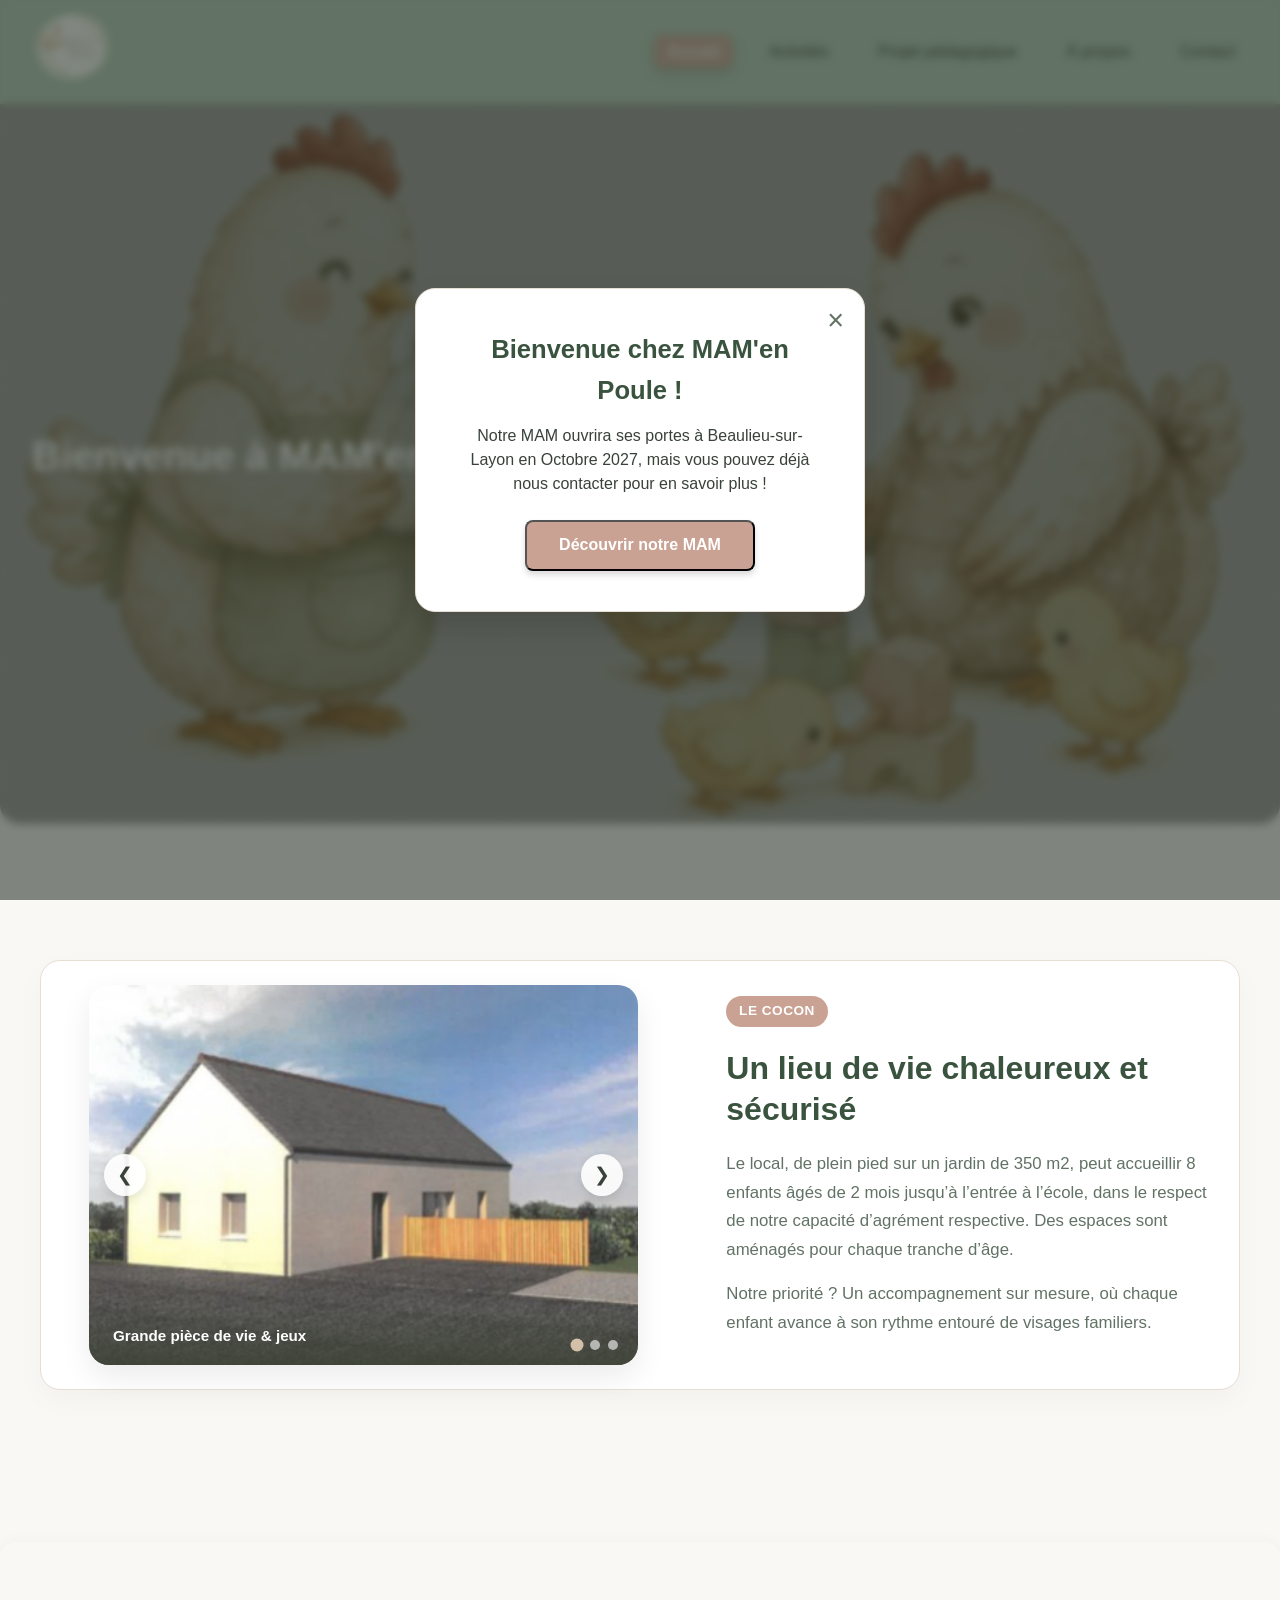
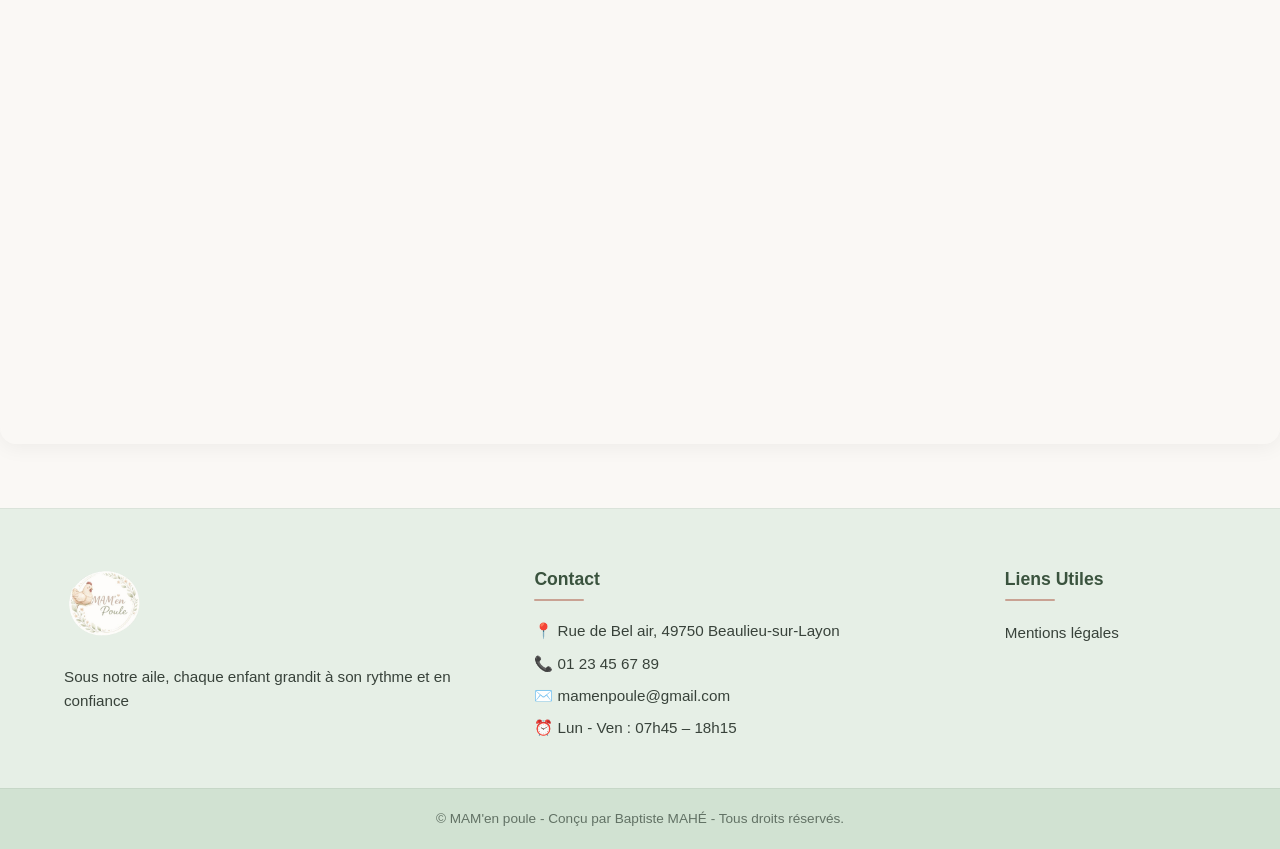
==== commit 77df1478: "mentions légales v1, à compléter" ====
--- a/index.html
+++ b/index.html
@@ -116,15 +116,14 @@
             <div class="footer-col">
                 <h4>Liens Utiles</h4>
                 <ul class="footer-links">
-                    <li><a href=#>Déclaration des cookies</a></li>
-                    <li><a href=#>Mentions légales</a></li>
+                    <li><a href="mentions-legales.html">Mentions légales</a></li>
                 </ul>
             </div>
 
         </div>
 
         <div class="footer-bottom">
-            <p>&copy; MAM'en poule - Conçu par Baptiste MAHÉ - Tous droits réservés. | <a href="mentions-legales.html">Mentions légales & Confidentialité</a></p>
+            <p>&copy; MAM'en poule - Conçu par Baptiste MAHÉ - Tous droits réservés.</p>
         </div>
     </footer>
 
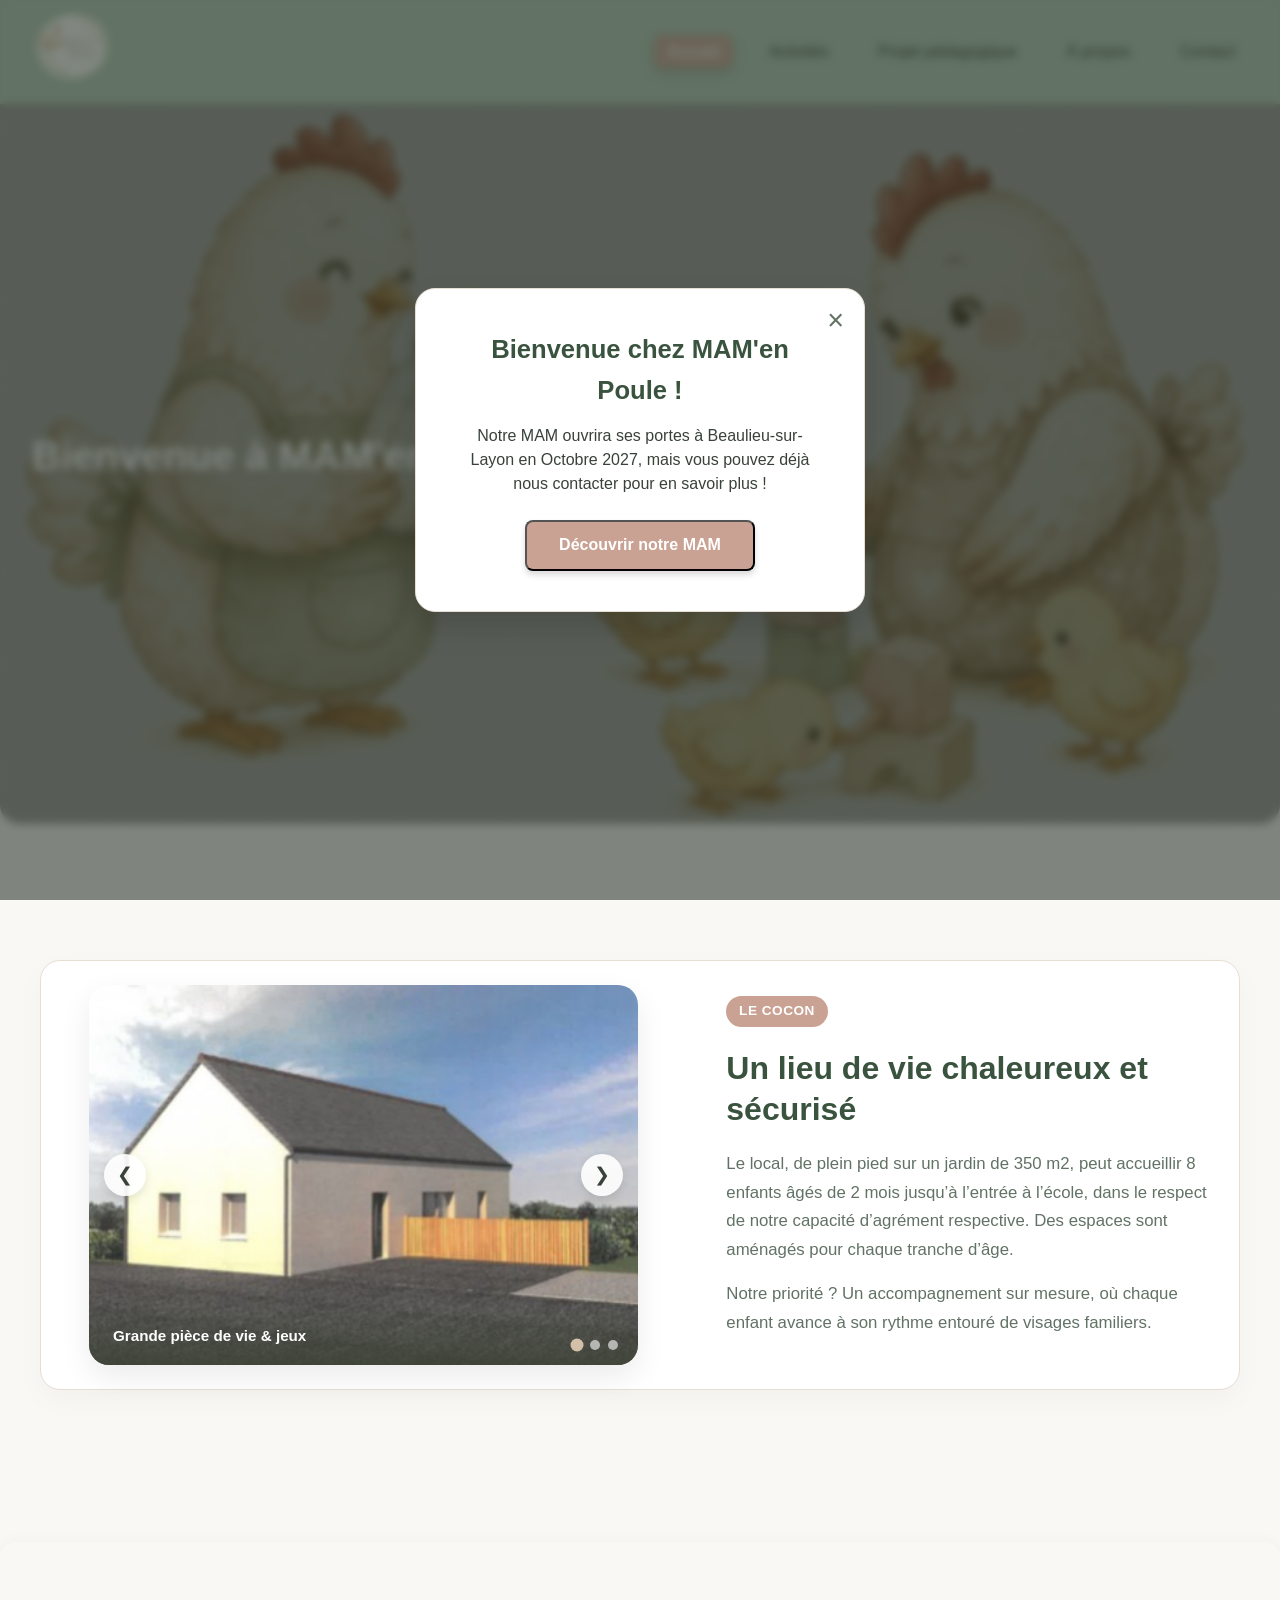
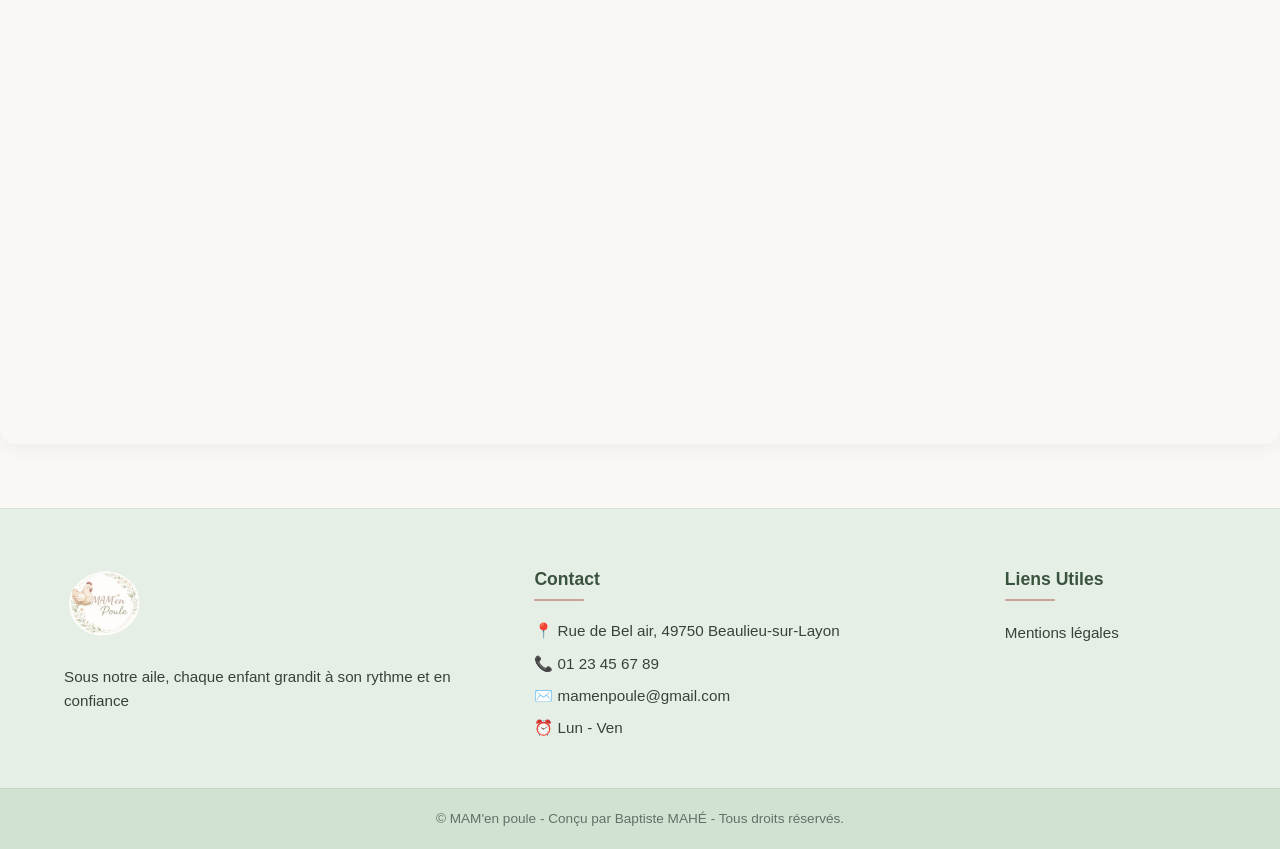
==== commit 40dfc5eb: "corrections mineures" ====
--- a/index.html
+++ b/index.html
@@ -109,7 +109,7 @@
                     <li>📍 Rue de Bel air, 49750 Beaulieu-sur-Layon</li>
                     <li>📞 01 23 45 67 89</li>
                     <li>✉️ mamenpoule@gmail.com</li>
-                    <li>⏰ Lun - Ven : 07h45 – 18h15</li>
+                    <li>⏰ Lun - Ven</li>
                 </ul>
             </div>
 
